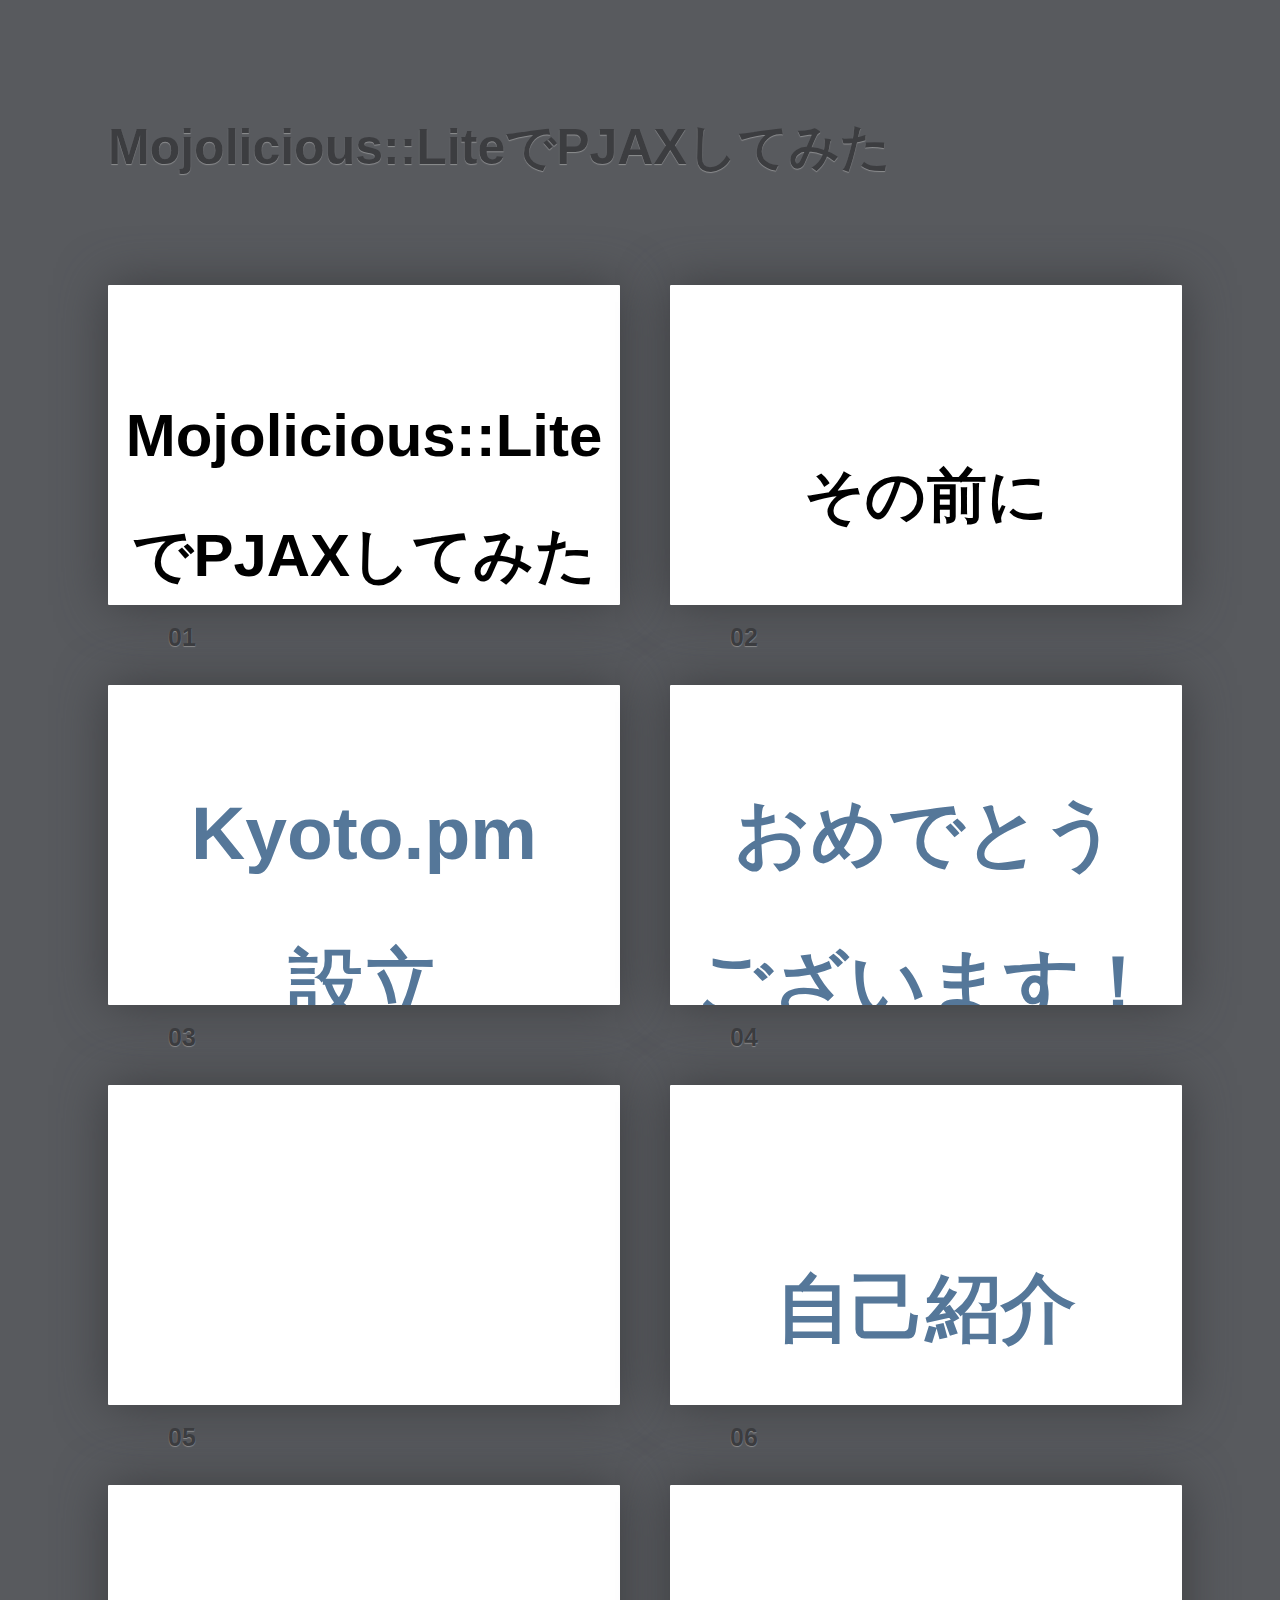
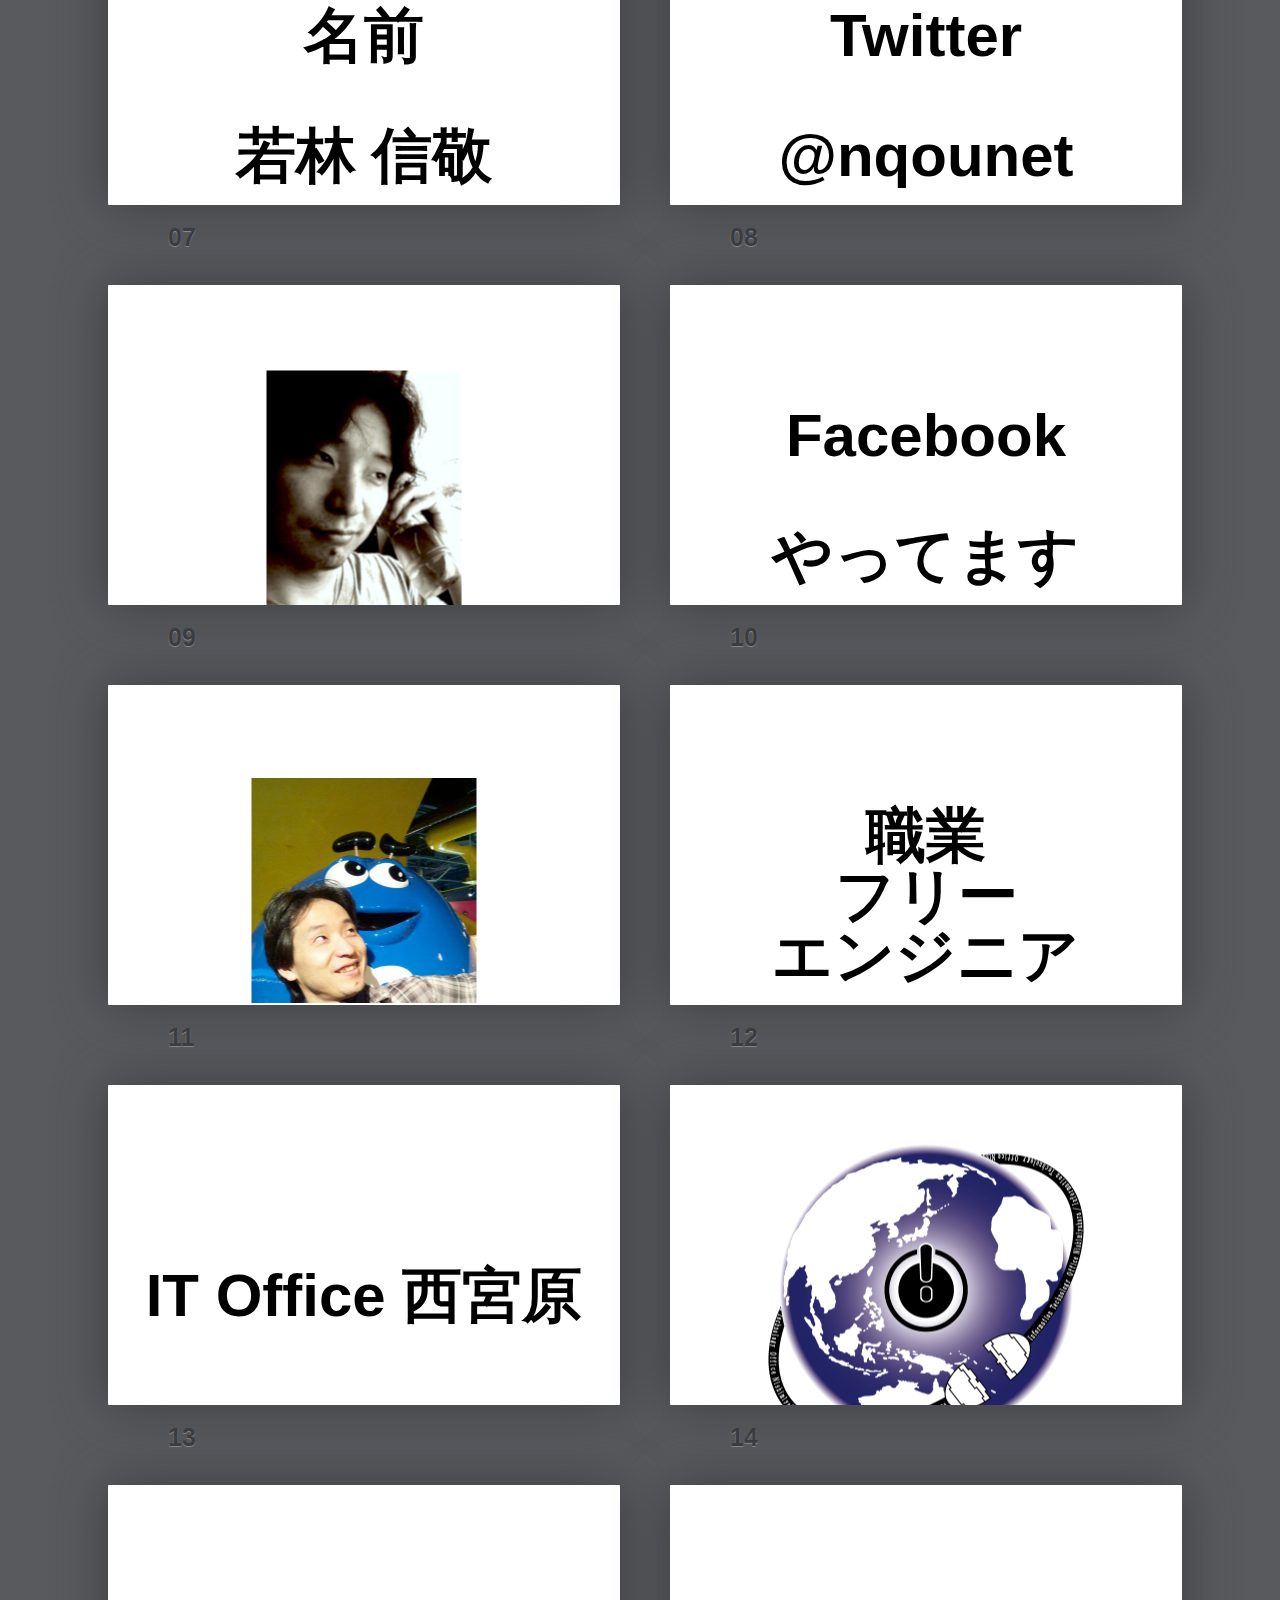
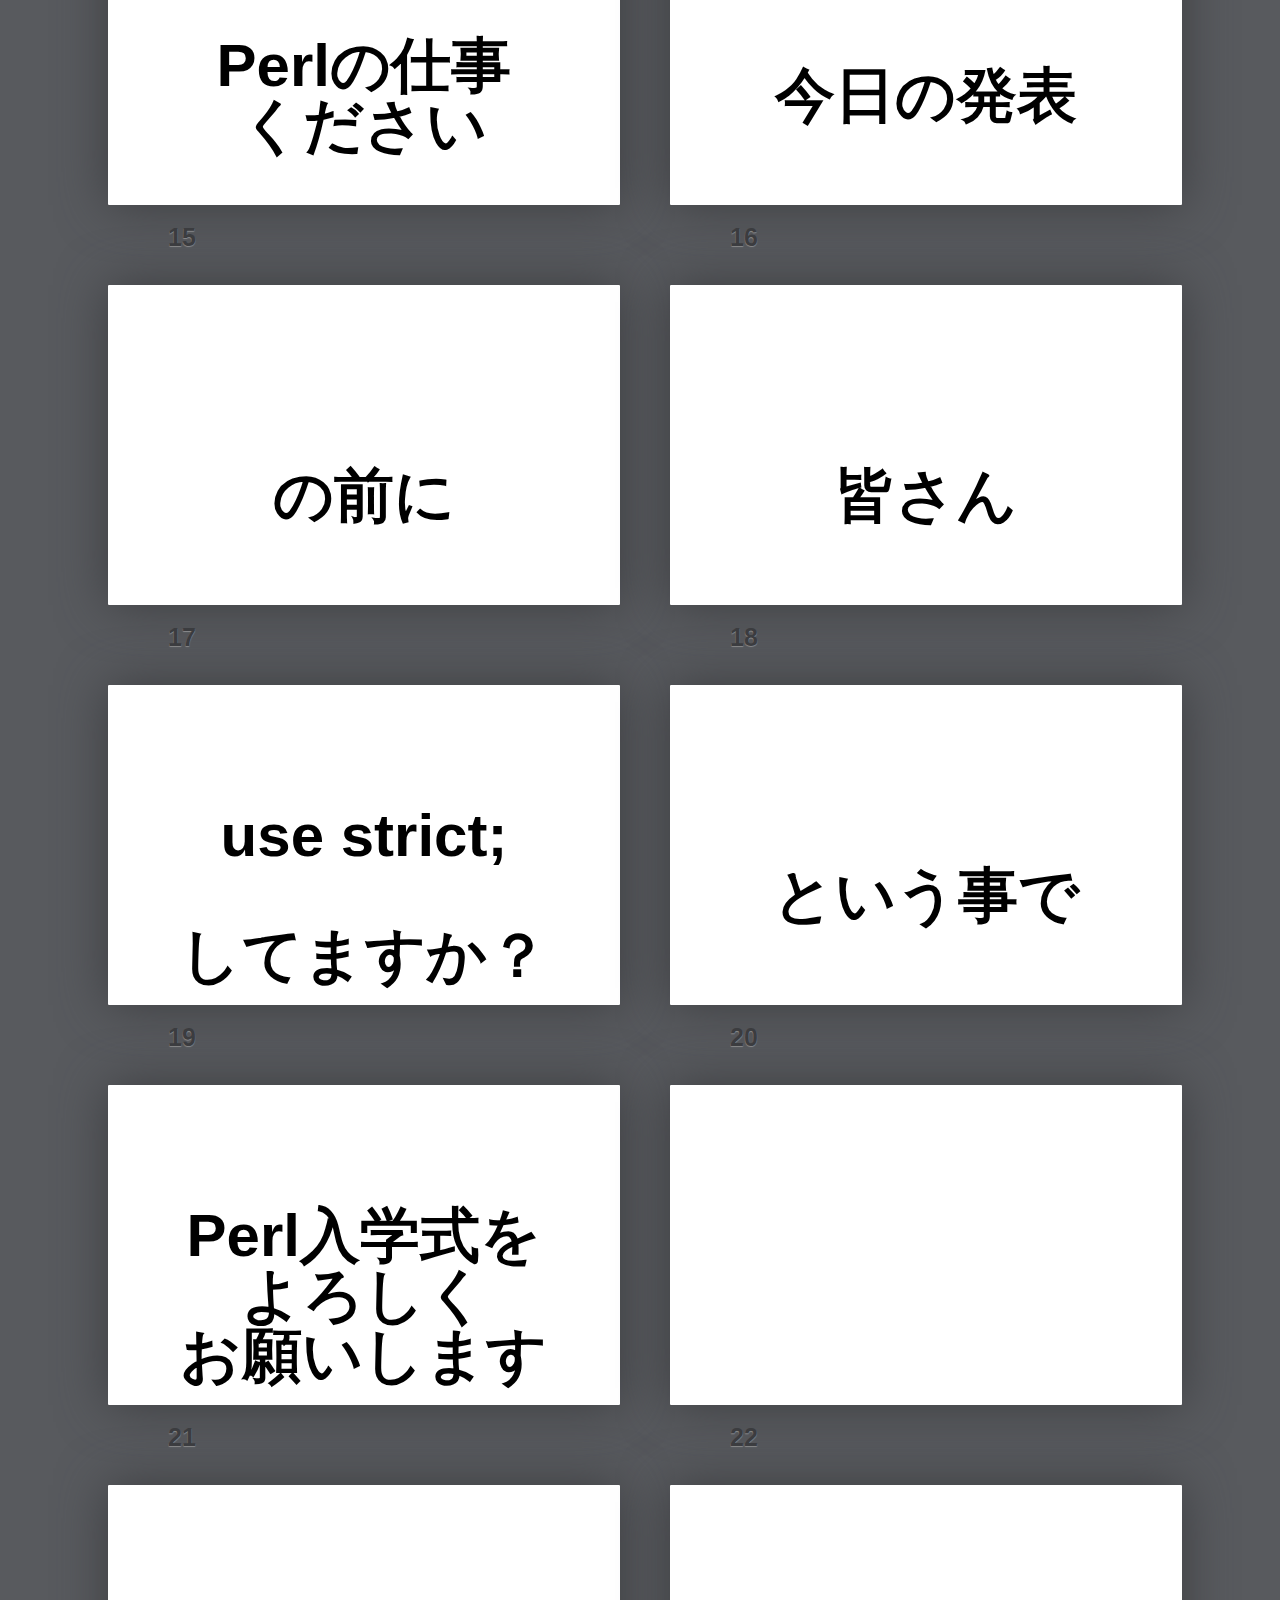
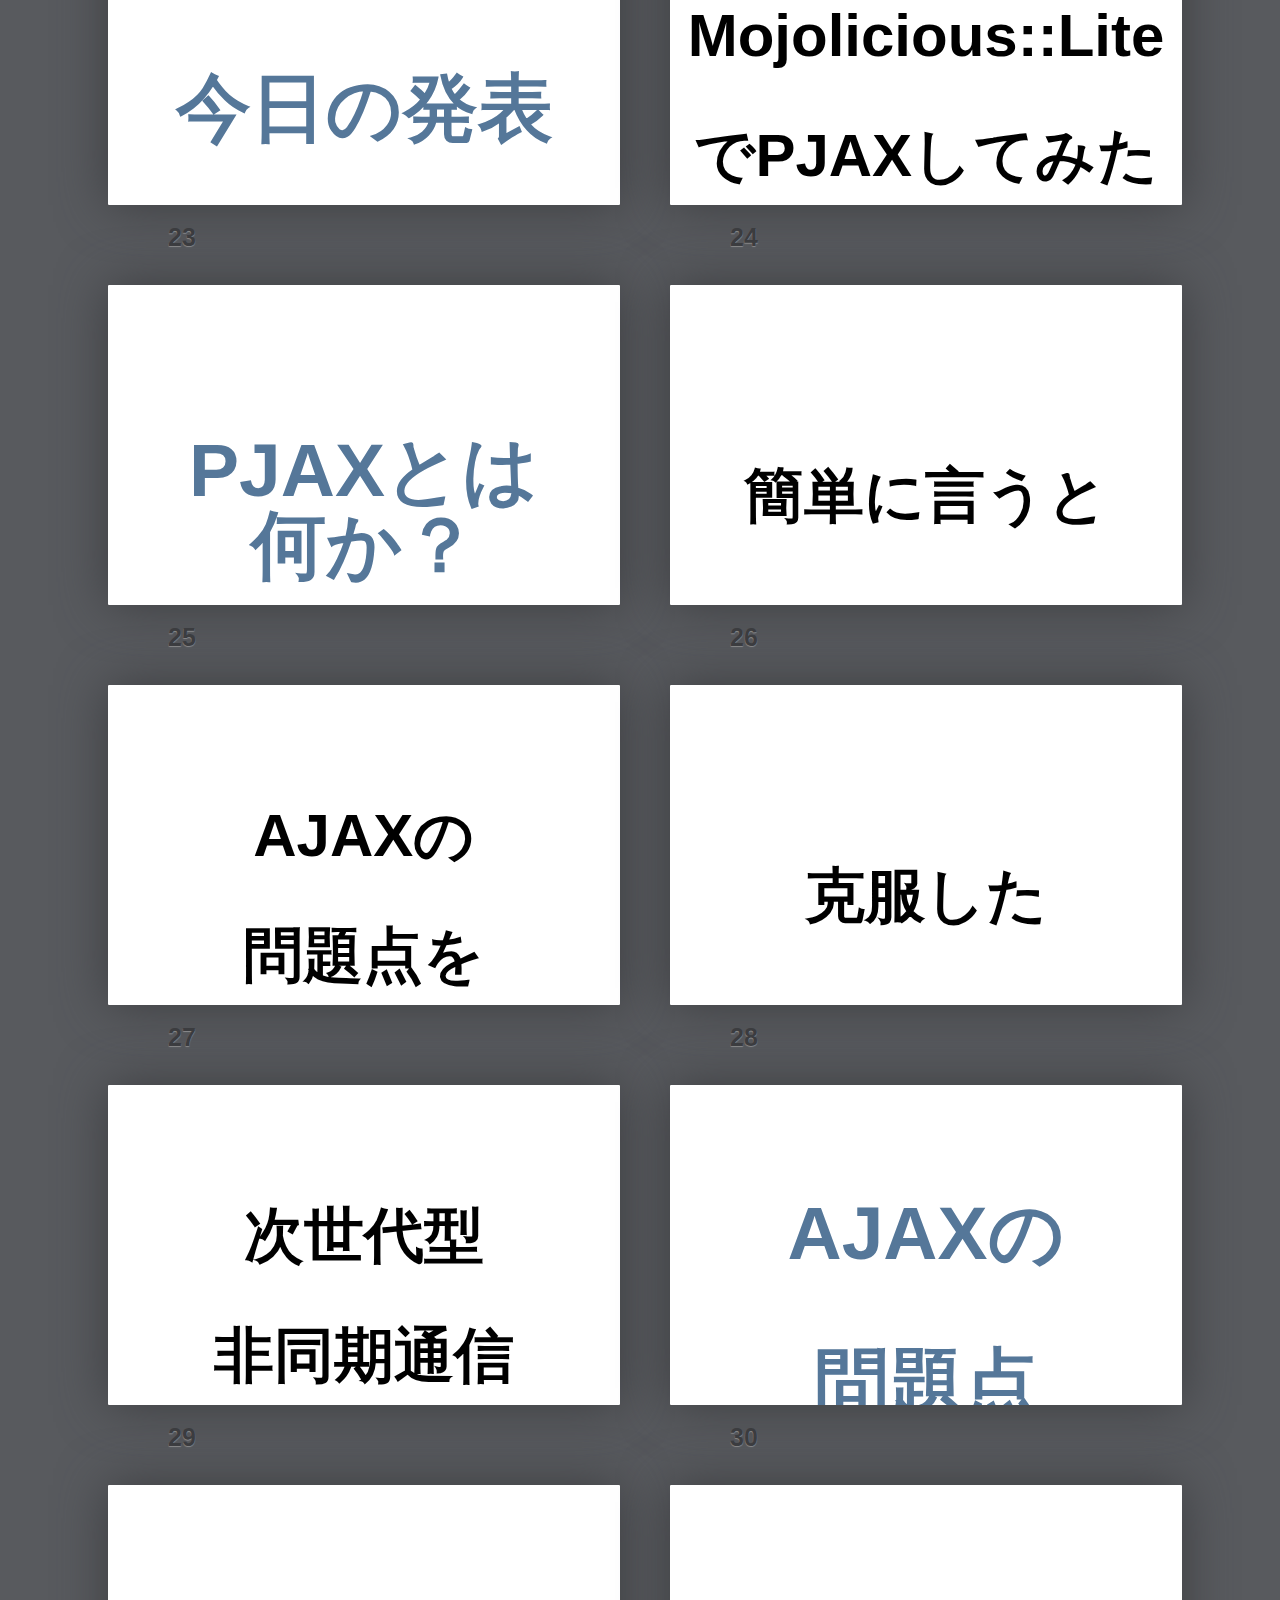
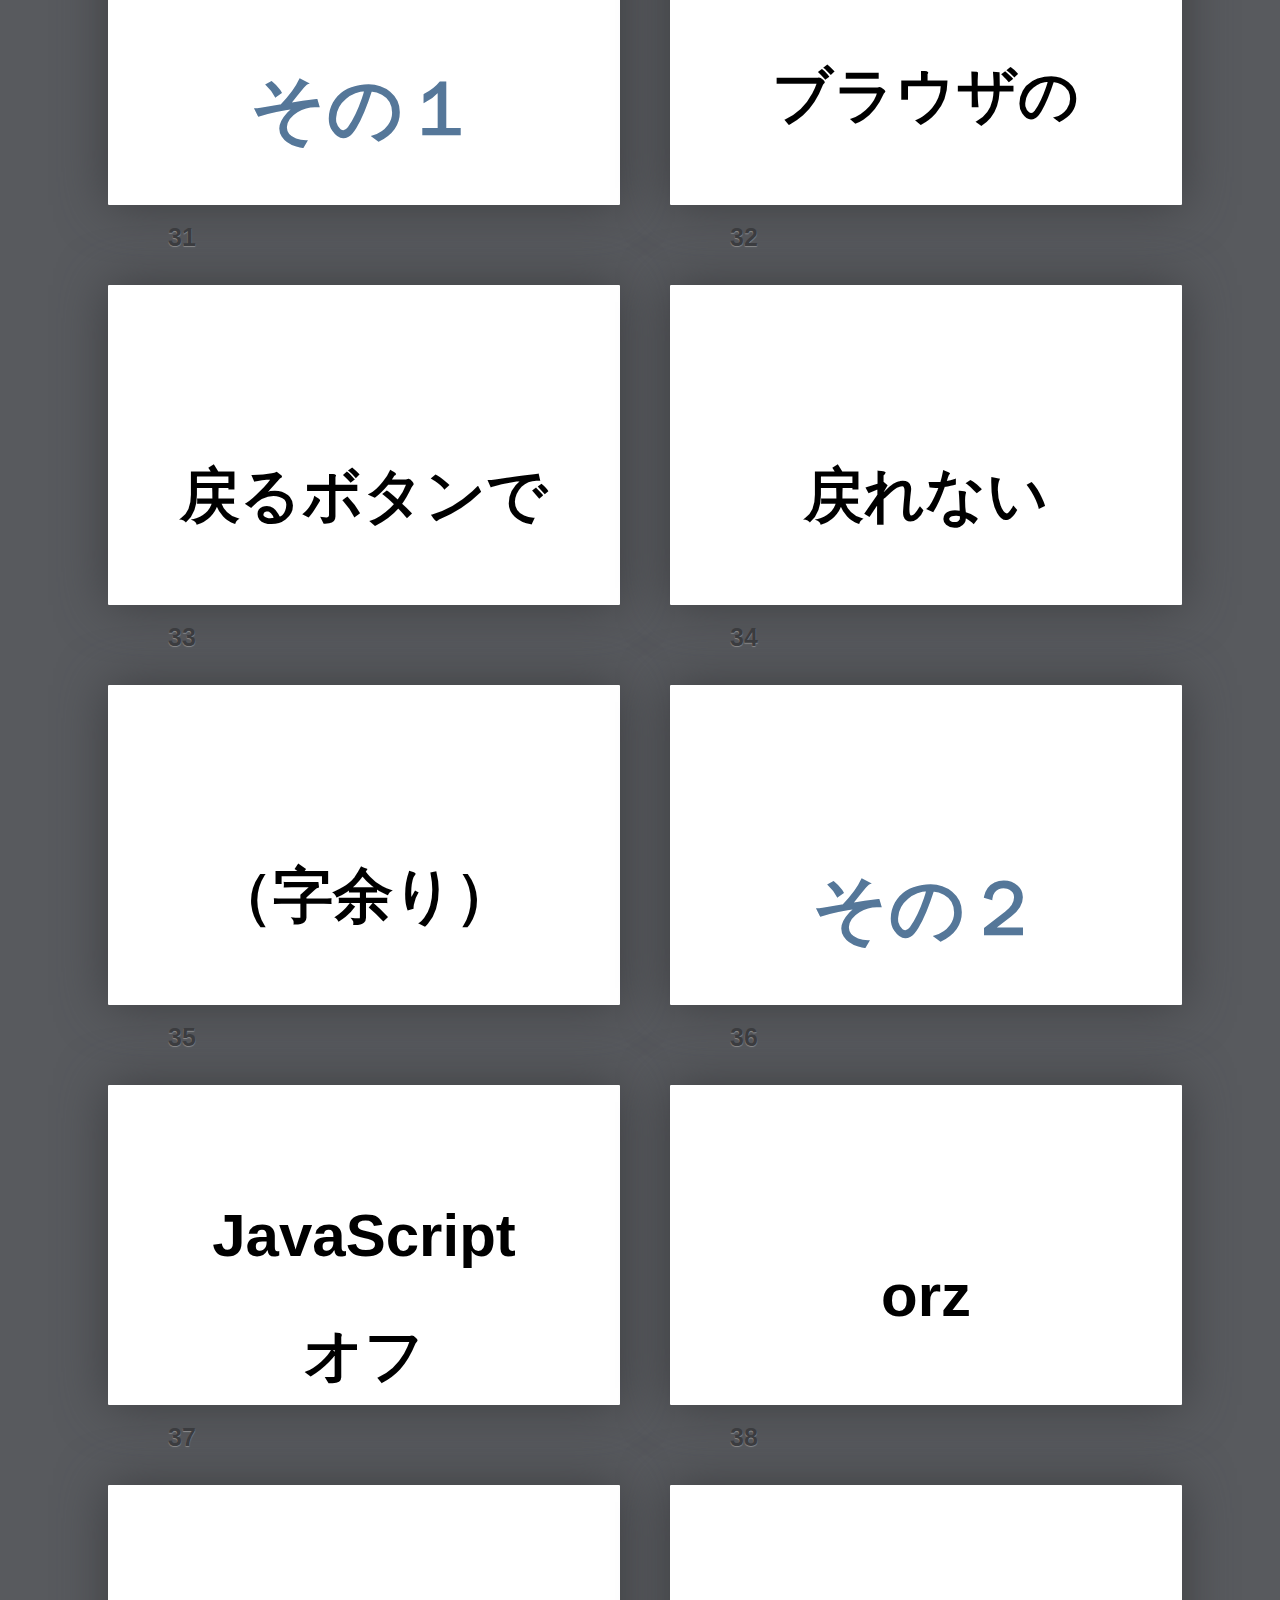
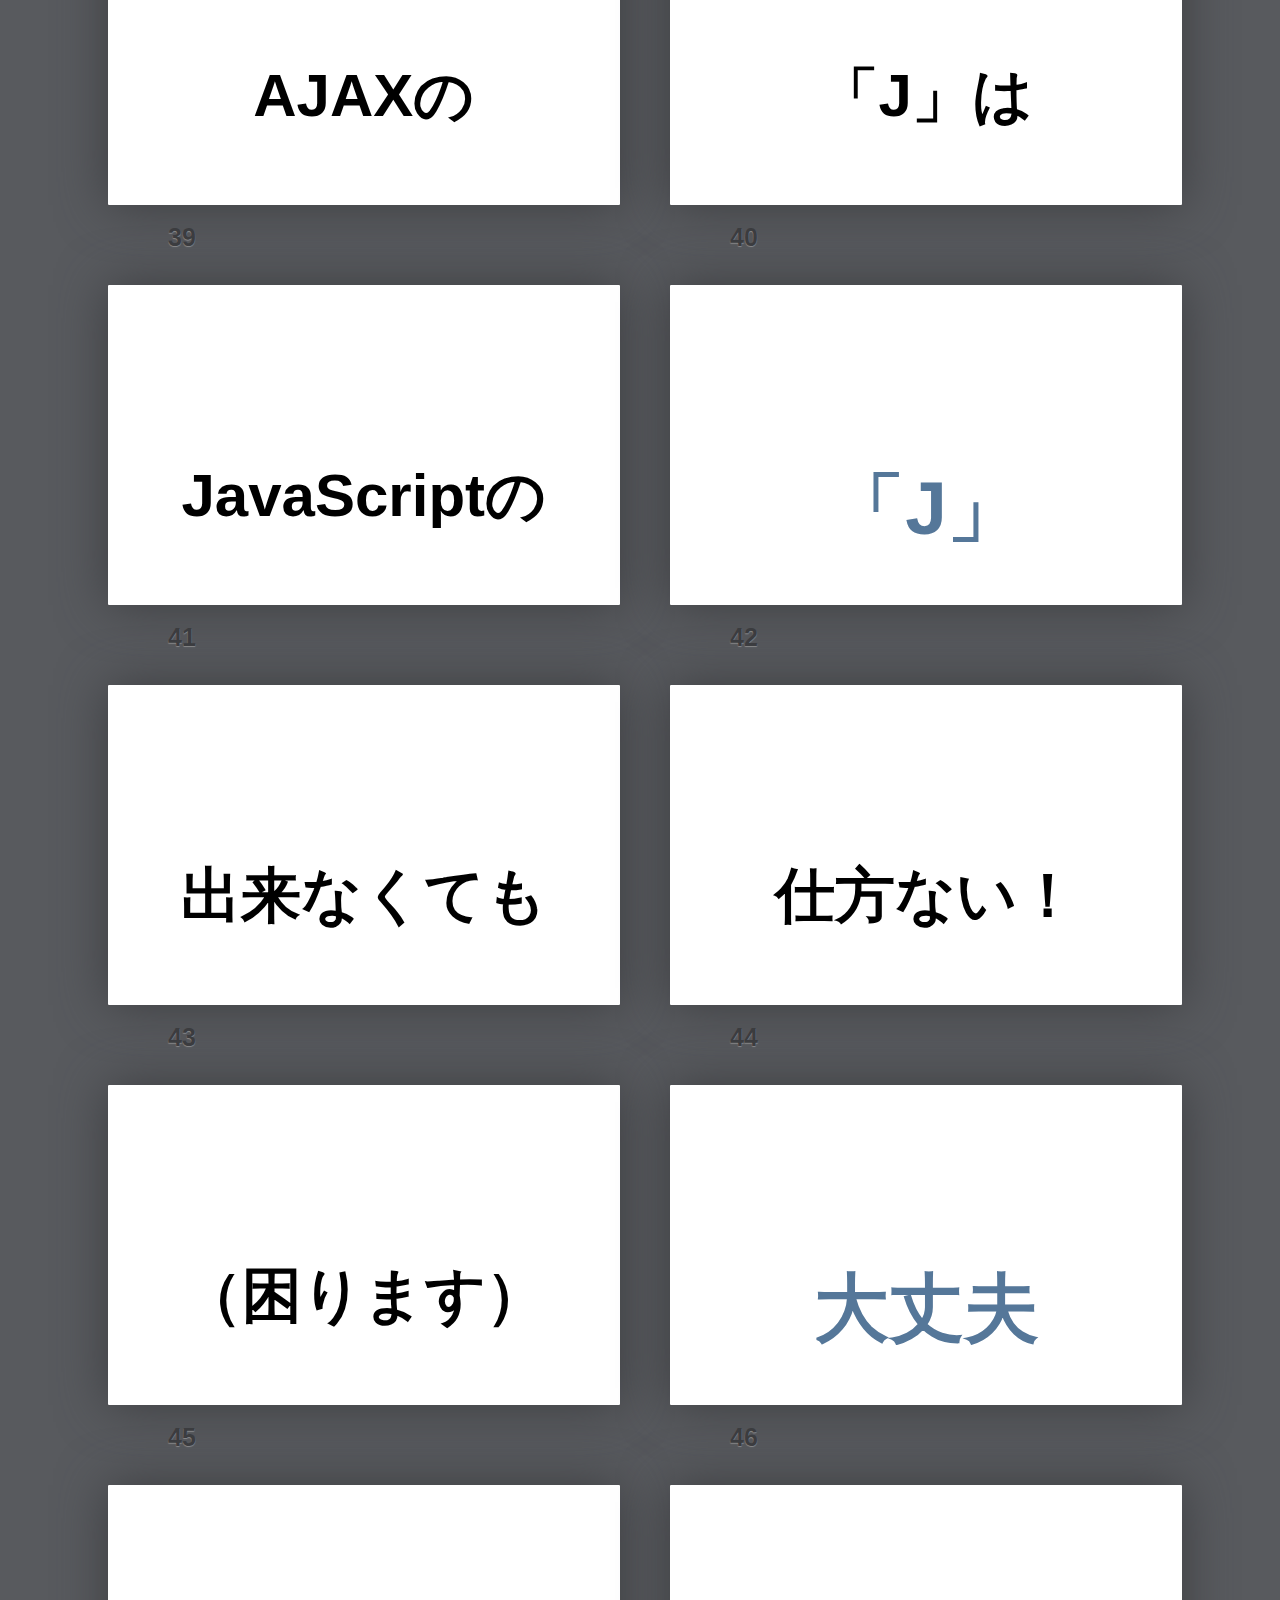
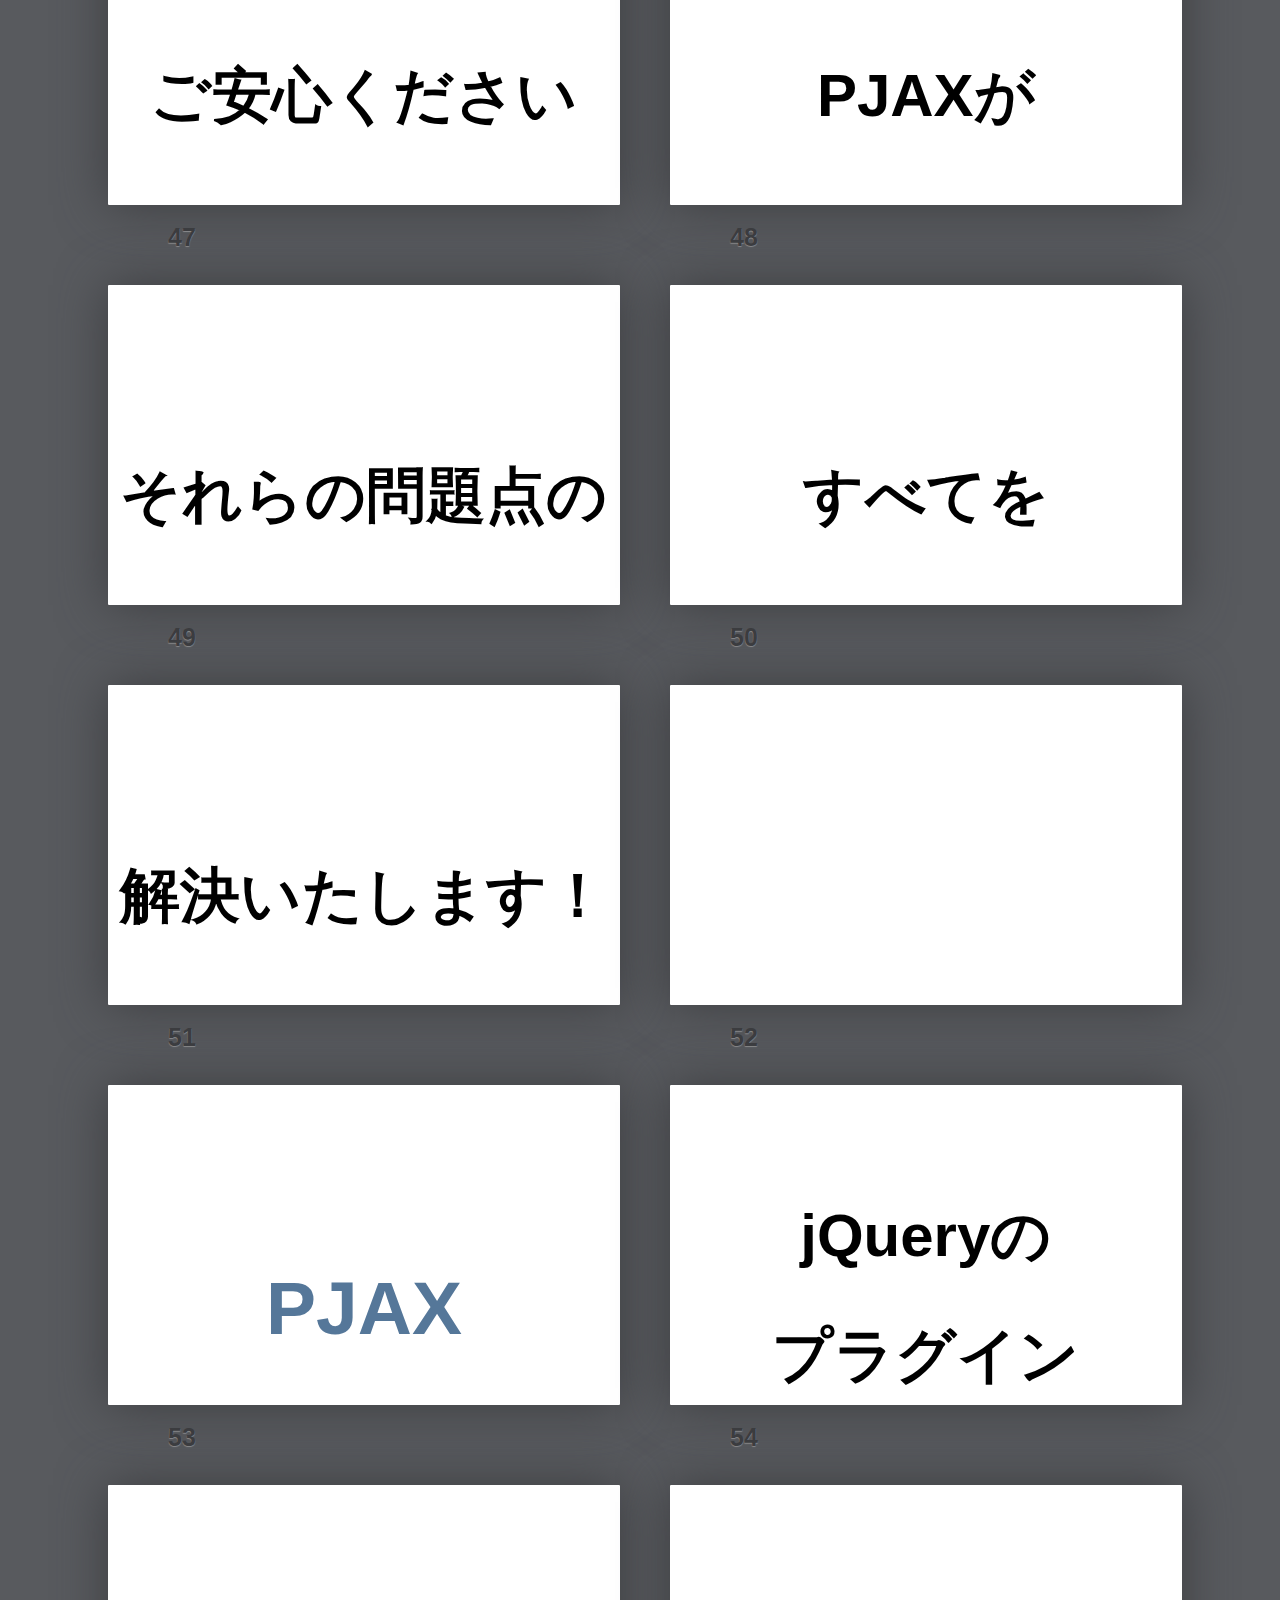
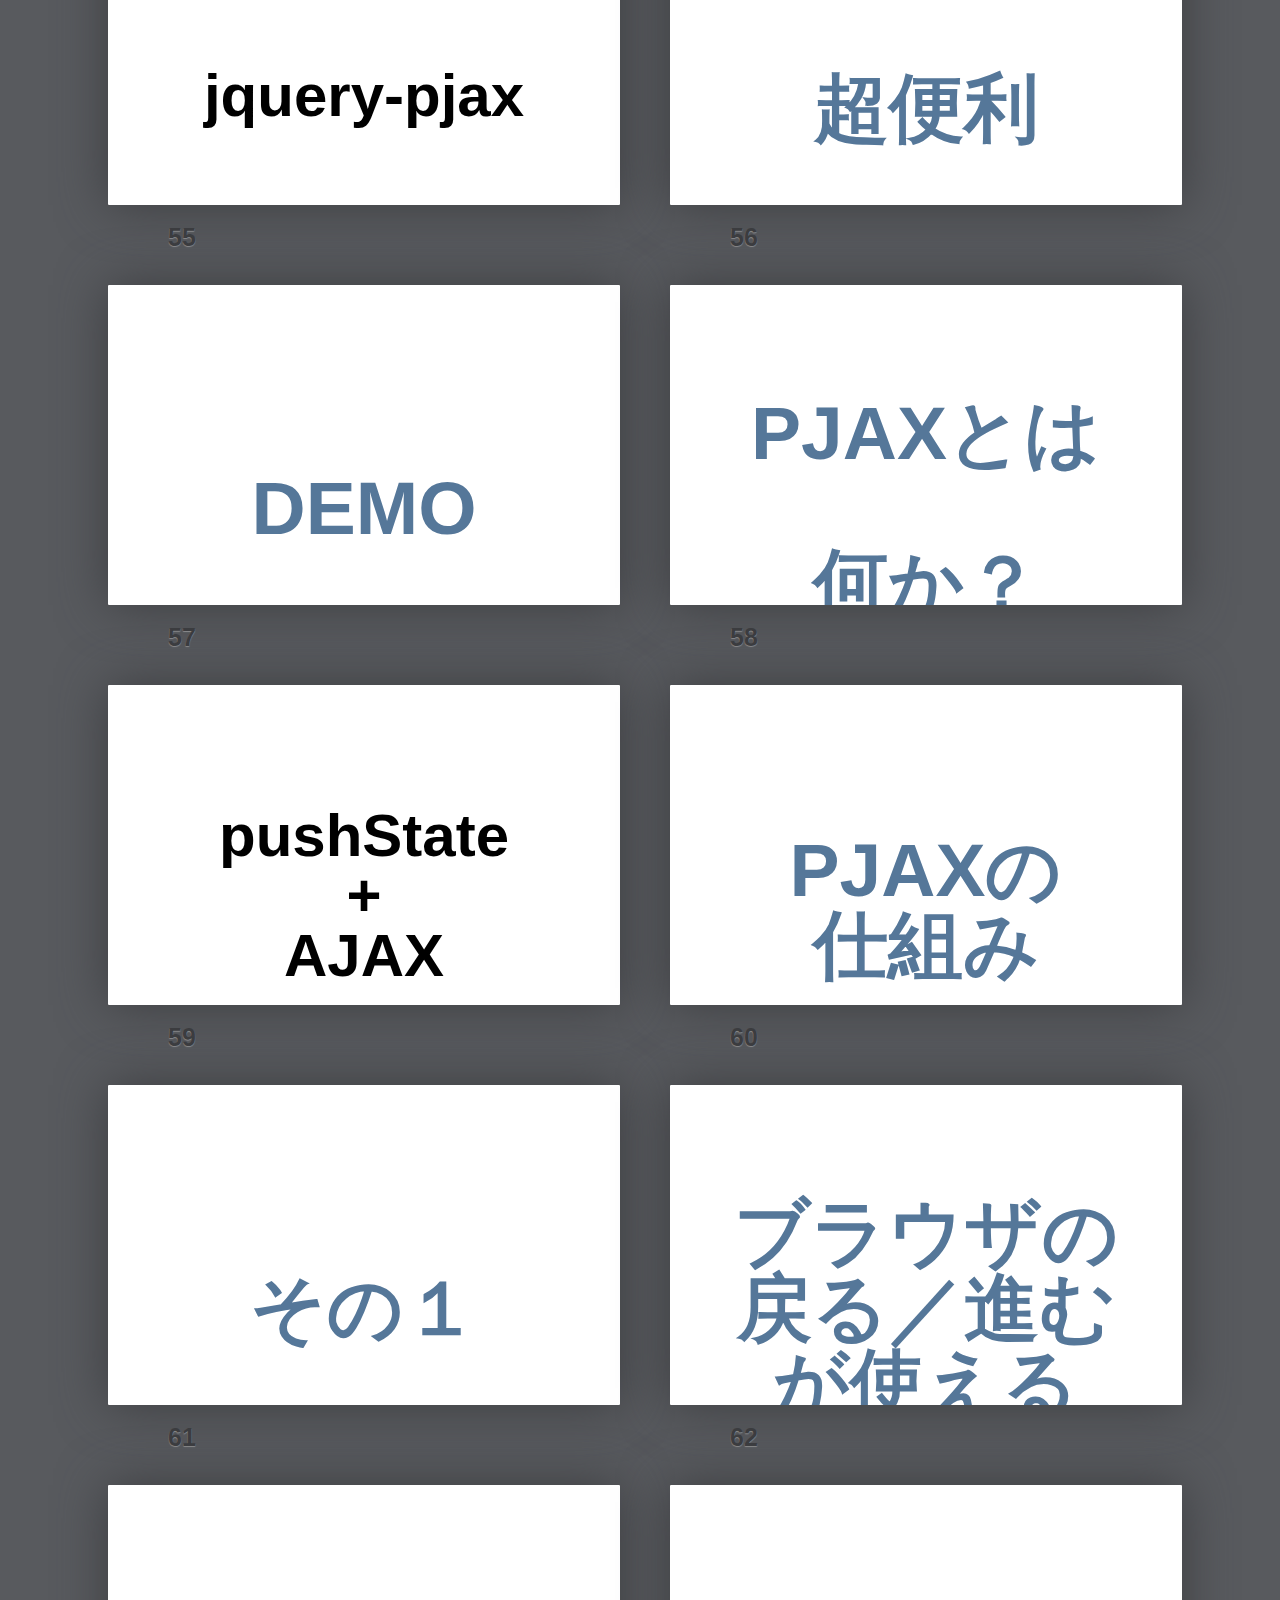
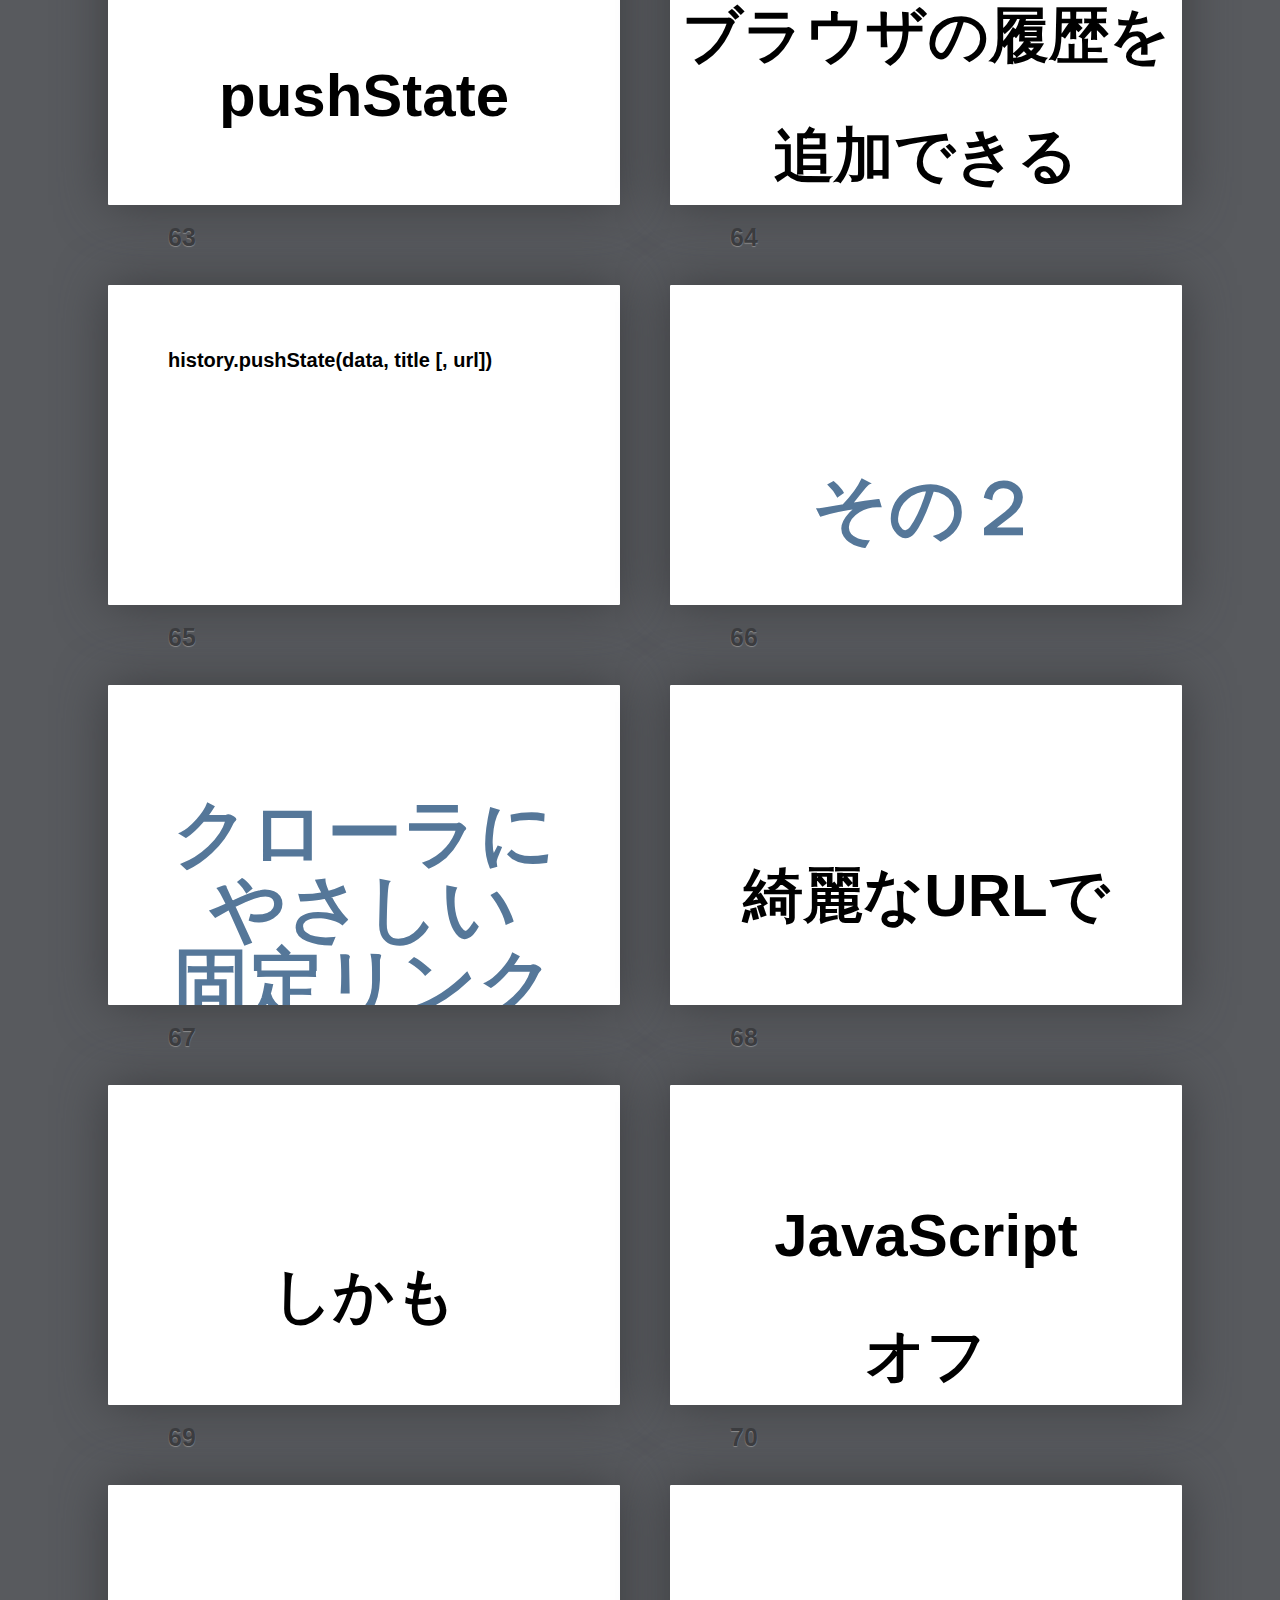
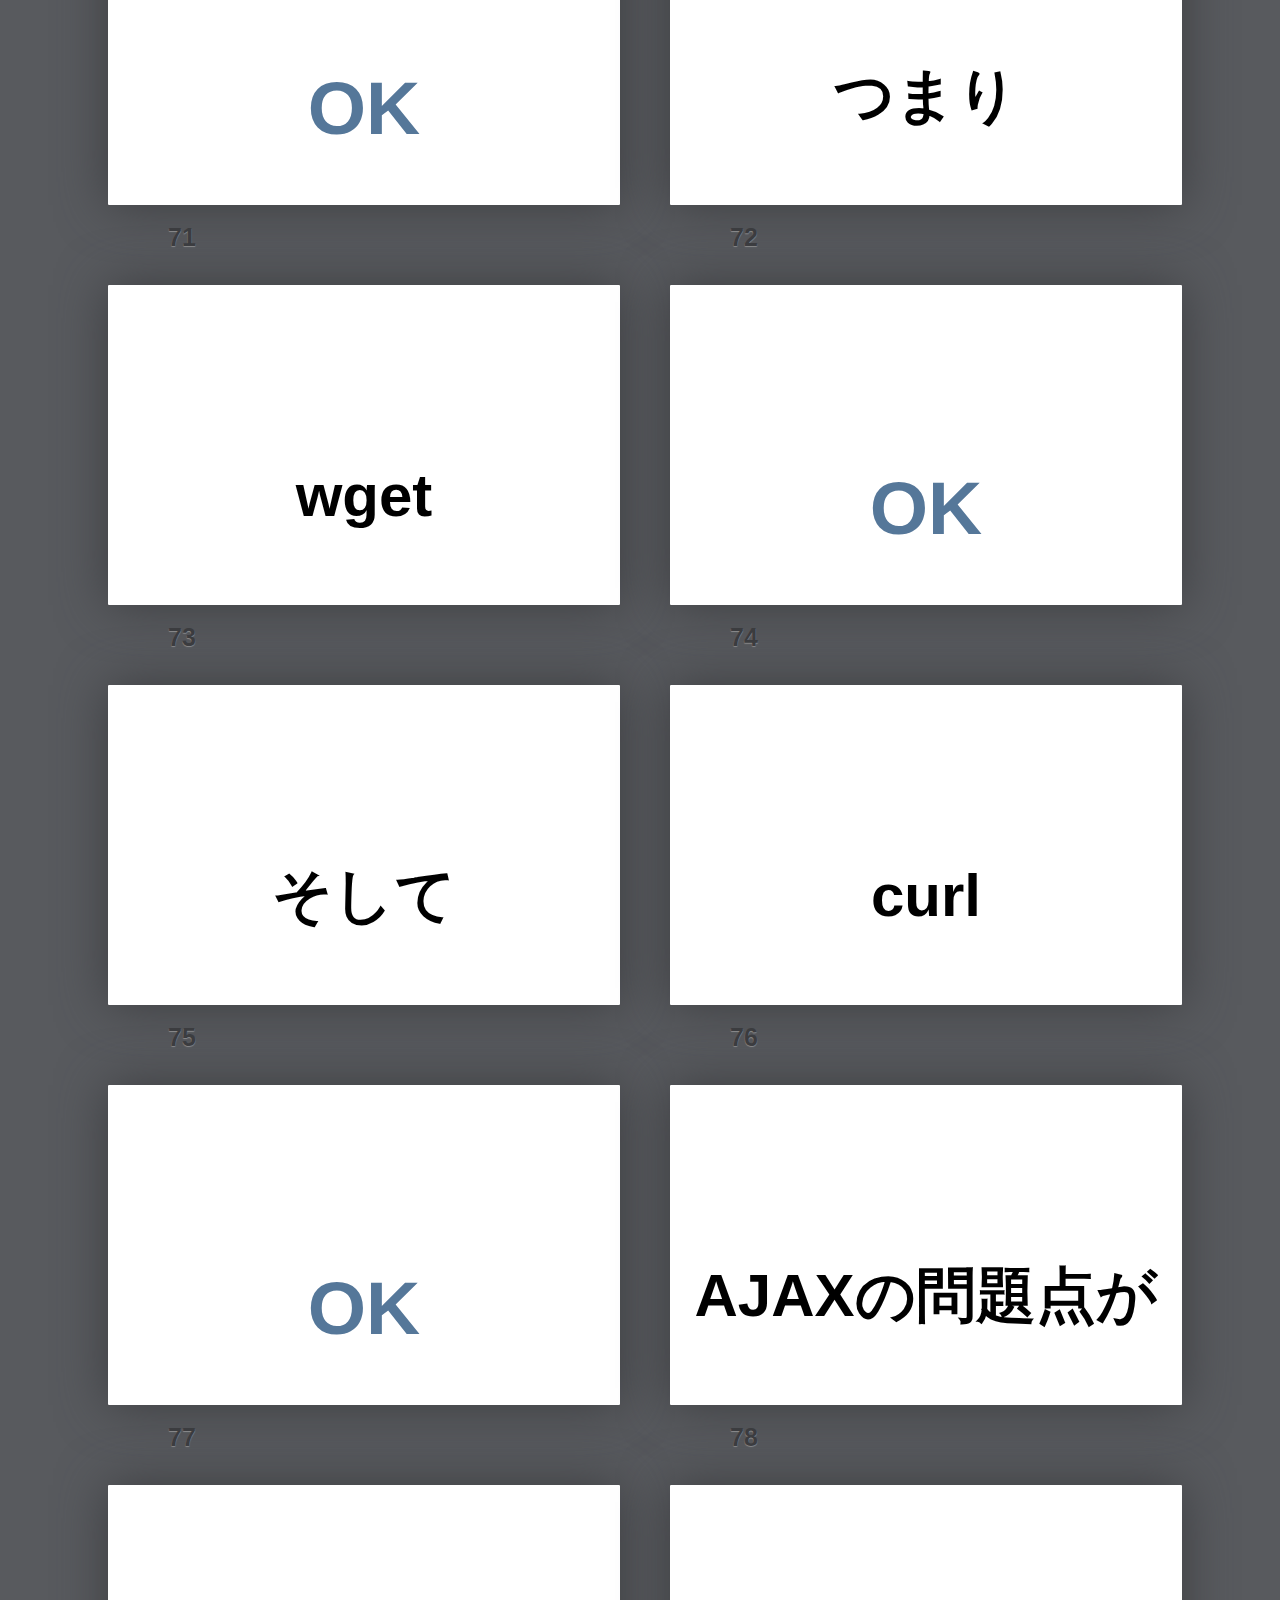
==== presentation/20120317_kyotopm.html @ 401113ba "Mojolicious & jquery-pjax" ====
<!DOCTYPE html>
<!-- saved from url=(0022)http://localhost:3000/ -->
<html lang="ja-JP"><head><meta http-equiv="Content-Type" content="text/html; charset=UTF-8">
  <meta charset="UTF-8">
  <title>Mojolicious::LiteでPJAXしてみた</title>
	<meta name="viewport" content="width=1274, user-scalable=no">
  <link href="./20120317_kyotopm_files/style.css" media="screen" rel="stylesheet" type="text/css">
  <link href="./20120317_kyotopm_files/app.css" media="screen" rel="stylesheet" type="text/css">
</head>
<body class="list" id="shower" style="-webkit-transform: none; ">
  <header class="caption">
  <h1>Mojolicious::LiteでPJAXしてみた</h1>
</header>
<div class="slide shout" id="No000"><div>
  <section>
    <h2>Mojolicious::Lite<br><br>でPJAXしてみた</h2>
  </section>
</div></div>
<div class="slide shout" id="No001"><div>
  <section>
    <h2>その前に</h2>
  </section>
</div></div>
<div class="slide shout" id="No002"><div>
  <section>
    <header>
      <h2>Kyoto.pm<br><br>設立</h2>
    </header>
  </section>
</div></div>
<div class="slide shout" id="No003"><div>
  <section>
    <header>
      <h2>おめでとう<br><br>ございます！</h2>
    </header>
  </section>
</div></div>
<div class="slide shout" id="No004"><div>
  <section>
    <h2></h2>
  </section>
</div></div>
<div class="slide shout" id="No005"><div>
  <section>
    <header>
      <h2>自己紹介</h2>
    </header>
  </section>
</div></div>
<div class="slide shout" id="No006"><div>
  <section>
    <h2>名前<br><br>若林 信敬</h2>
  </section>
</div></div>
<div class="slide shout" id="No007"><div>
  <section>
    <h2>Twitter<br><br>@nqounet</h2>
  </section>
</div></div>
<div class="slide shout" id="No008"><div>
  <section>
    <h2><img src="./20120317_kyotopm_files/twitter_profile.jpg"></h2>
  </section>
</div></div>
<div class="slide shout" id="No009"><div>
  <section>
    <h2>Facebook<br><br>やってます</h2>
  </section>
</div></div>
<div class="slide shout" id="No010"><div>
  <section>
    <h2><img src="./20120317_kyotopm_files/facebook_profile.png"></h2>
  </section>
</div></div>
<div class="slide shout" id="No011"><div>
  <section>
    <h2>職業<br>フリー<br>エンジニア</h2>
  </section>
</div></div>
<div class="slide shout" id="No012"><div>
  <section>
    <h2>IT Office 西宮原</h2>
  </section>
</div></div>
<div class="slide shout" id="No013"><div>
  <section>
    <h2><img src="./20120317_kyotopm_files/iton.png"></h2>
  </section>
</div></div>
<div class="slide shout" id="No014"><div>
  <section>
    <h2>Perlの仕事<br>ください</h2>
  </section>
</div></div>
<div class="slide shout" id="No015"><div>
  <section>
    <h2>今日の発表</h2>
  </section>
</div></div>
<div class="slide shout" id="No016"><div>
  <section>
    <h2>の前に</h2>
  </section>
</div></div>
<div class="slide shout" id="No017"><div>
  <section>
    <h2>皆さん</h2>
  </section>
</div></div>
<div class="slide shout" id="No018"><div>
  <section>
    <h2>use strict;<br><br>してますか？</h2>
  </section>
</div></div>
<div class="slide shout" id="No019"><div>
  <section>
    <h2>という事で</h2>
  </section>
</div></div>
<div class="slide shout" id="No020"><div>
  <section>
    <h2>Perl入学式を<br>よろしく<br>お願いします</h2>
  </section>
</div></div>
<div class="slide shout" id="No021"><div>
  <section>
    <h2></h2>
  </section>
</div></div>
<div class="slide shout" id="No022"><div>
  <section>
    <header>
      <h2>今日の発表</h2>
    </header>
  </section>
</div></div>
<div class="slide shout" id="No023"><div>
  <section>
    <h2>Mojolicious::Lite<br><br>でPJAXしてみた</h2>
  </section>
</div></div>
<div class="slide shout" id="No024"><div>
  <section>
    <header>
      <h2>PJAXとは<br>何か？</h2>
    </header>
  </section>
</div></div>
<div class="slide shout" id="No025"><div>
  <section>
    <h2>簡単に言うと</h2>
  </section>
</div></div>
<div class="slide shout" id="No026"><div>
  <section>
    <h2>AJAXの<br><br>問題点を</h2>
  </section>
</div></div>
<div class="slide shout" id="No027"><div>
  <section>
    <h2>克服した</h2>
  </section>
</div></div>
<div class="slide shout" id="No028"><div>
  <section>
    <h2>次世代型<br><br>非同期通信</h2>
  </section>
</div></div>
<div class="slide shout" id="No029"><div>
  <section>
    <header>
      <h2>AJAXの<br><br>問題点</h2>
    </header>
  </section>
</div></div>
<div class="slide shout" id="No030"><div>
  <section>
    <header>
      <h2>その１</h2>
    </header>
  </section>
</div></div>
<div class="slide shout" id="No031"><div>
  <section>
    <h2>ブラウザの</h2>
  </section>
</div></div>
<div class="slide shout" id="No032"><div>
  <section>
    <h2>戻るボタンで</h2>
  </section>
</div></div>
<div class="slide shout" id="No033"><div>
  <section>
    <h2>戻れない</h2>
  </section>
</div></div>
<div class="slide shout" id="No034"><div>
  <section>
    <h2>（字余り）</h2>
  </section>
</div></div>
<div class="slide shout" id="No035"><div>
  <section>
    <header>
      <h2>その２</h2>
    </header>
  </section>
</div></div>
<div class="slide shout" id="No036"><div>
  <section>
    <h2>JavaScript<br><br>オフ</h2>
  </section>
</div></div>
<div class="slide shout" id="No037"><div>
  <section>
    <h2>orz</h2>
  </section>
</div></div>
<div class="slide shout" id="No038"><div>
  <section>
    <h2>AJAXの</h2>
  </section>
</div></div>
<div class="slide shout" id="No039"><div>
  <section>
    <h2>「J」は</h2>
  </section>
</div></div>
<div class="slide shout" id="No040"><div>
  <section>
    <h2>JavaScriptの</h2>
  </section>
</div></div>
<div class="slide shout" id="No041"><div>
  <section>
    <header>
      <h2>「J」</h2>
    </header>
  </section>
</div></div>
<div class="slide shout" id="No042"><div>
  <section>
    <h2>出来なくても</h2>
  </section>
</div></div>
<div class="slide shout" id="No043"><div>
  <section>
    <h2>仕方ない！</h2>
  </section>
</div></div>
<div class="slide shout" id="No044"><div>
  <section>
    <h2>（困ります）</h2>
  </section>
</div></div>
<div class="slide shout" id="No045"><div>
  <section>
    <header>
      <h2>大丈夫</h2>
    </header>
  </section>
</div></div>
<div class="slide shout" id="No046"><div>
  <section>
    <h2>ご安心ください</h2>
  </section>
</div></div>
<div class="slide shout" id="No047"><div>
  <section>
    <h2>PJAXが</h2>
  </section>
</div></div>
<div class="slide shout" id="No048"><div>
  <section>
    <h2>それらの問題点の</h2>
  </section>
</div></div>
<div class="slide shout" id="No049"><div>
  <section>
    <h2>すべてを</h2>
  </section>
</div></div>
<div class="slide shout" id="No050"><div>
  <section>
    <h2>解決いたします！</h2>
  </section>
</div></div>
<div class="slide shout" id="No051"><div>
  <section>
    <h2></h2>
  </section>
</div></div>
<div class="slide shout" id="No052"><div>
  <section>
    <header>
      <h2>PJAX</h2>
    </header>
  </section>
</div></div>
<div class="slide shout" id="No053"><div>
  <section>
    <h2>jQueryの<br><br>プラグイン</h2>
  </section>
</div></div>
<div class="slide shout" id="No054"><div>
  <section>
    <h2>jquery-pjax</h2>
  </section>
</div></div>
<div class="slide shout" id="No055"><div>
  <section>
    <header>
      <h2>超便利</h2>
    </header>
  </section>
</div></div>
<div class="slide shout" id="No056"><div>
  <section>
    <header>
      <h2>DEMO</h2>
    </header>
  </section>
</div></div>
<div class="slide shout" id="No057"><div>
  <section>
    <header>
      <h2>PJAXとは<br><br>何か？</h2>
    </header>
  </section>
</div></div>
<div class="slide shout" id="No058"><div>
  <section>
    <h2>pushState<br>+<br>AJAX</h2>
  </section>
</div></div>
<div class="slide shout" id="No059"><div>
  <section>
    <header>
      <h2>PJAXの<br>仕組み</h2>
    </header>
  </section>
</div></div>
<div class="slide shout" id="No060"><div>
  <section>
    <header>
      <h2>その１</h2>
    </header>
  </section>
</div></div>
<div class="slide shout" id="No061"><div>
  <section>
    <header>
      <h2>ブラウザの<br>戻る／進む<br>が使える</h2>
    </header>
  </section>
</div></div>
<div class="slide shout" id="No062"><div>
  <section>
    <h2>pushState</h2>
  </section>
</div></div>
<div class="slide shout" id="No063"><div>
  <section>
    <h2>ブラウザの履歴を<br><br>追加できる</h2>
  </section>
</div></div>
<div class="slide" id="No064"><div>
  <section>
    <h2>history.pushState(data, title [, url])</h2>
    <pre>    </pre>
  </section>
</div></div>
<div class="slide shout" id="No065"><div>
  <section>
    <header>
      <h2>その２</h2>
    </header>
  </section>
</div></div>
<div class="slide shout" id="No066"><div>
  <section>
    <header>
      <h2>クローラに<br>やさしい<br>固定リンク</h2>
    </header>
  </section>
</div></div>
<div class="slide shout" id="No067"><div>
  <section>
    <h2>綺麗なURLで</h2>
  </section>
</div></div>
<div class="slide shout" id="No068"><div>
  <section>
    <h2>しかも</h2>
  </section>
</div></div>
<div class="slide shout" id="No069"><div>
  <section>
    <h2>JavaScript<br><br>オフ</h2>
  </section>
</div></div>
<div class="slide shout" id="No070"><div>
  <section>
    <header>
      <h2>OK</h2>
    </header>
  </section>
</div></div>
<div class="slide shout" id="No071"><div>
  <section>
    <h2>つまり</h2>
  </section>
</div></div>
<div class="slide shout" id="No072"><div>
  <section>
    <h2>wget</h2>
  </section>
</div></div>
<div class="slide shout" id="No073"><div>
  <section>
    <header>
      <h2>OK</h2>
    </header>
  </section>
</div></div>
<div class="slide shout" id="No074"><div>
  <section>
    <h2>そして</h2>
  </section>
</div></div>
<div class="slide shout" id="No075"><div>
  <section>
    <h2>curl</h2>
  </section>
</div></div>
<div class="slide shout" id="No076"><div>
  <section>
    <header>
      <h2>OK</h2>
    </header>
  </section>
</div></div>
<div class="slide shout" id="No077"><div>
  <section>
    <h2>AJAXの問題点が</h2>
  </section>
</div></div>
<div class="slide shout" id="No078"><div>
  <section>
    <header>
      <h2>全て解決</h2>
    </header>
  </section>
</div></div>
<div class="slide shout" id="No079"><div>
  <section>
    <h2>何度も言いますが</h2>
  </section>
</div></div>
<div class="slide shout" id="No080"><div>
  <section>
    <h2>PJAXとは</h2>
  </section>
</div></div>
<div class="slide shout" id="No081"><div>
  <section>
    <header>
      <h2>次世代型<br><br>非同期通信</h2>
    </header>
  </section>
</div></div>
<div class="slide shout" id="No082"><div>
  <section>
    <h2></h2>
  </section>
</div></div>
<div class="slide shout" id="No083"><div>
  <section>
    <header>
      <h2>実装</h2>
    </header>
  </section>
</div></div>
<div class="slide shout" id="No084"><div>
  <section>
    <h2>Mojolicious::Lite<br>&amp;<br>jquery-pjax</h2>
  </section>
</div></div>
<div class="slide shout" id="No085"><div>
  <section>
    <header>
      <h2>ポイント</h2>
    </header>
  </section>
</div></div>
<div class="slide shout" id="No086"><div>
  <section>
    <h2>jquery-pjaxは</h2>
  </section>
</div></div>
<div class="slide shout" id="No087"><div>
  <section>
    <h2>PJAXでの<br>リクエスト時</h2>
  </section>
</div></div>
<div class="slide shout" id="No088"><div>
  <section>
    <h2>HTTPヘッダに</h2>
  </section>
</div></div>
<div class="slide shout" id="No089"><div>
  <section>
    <h2>"X-PJAX: true"</h2>
  </section>
</div></div>
<div class="slide shout" id="No090"><div>
  <section>
    <h2>送信</h2>
  </section>
</div></div>
<div class="slide shout" id="No091"><div>
  <section>
    <h2>Mojolicious::Lite</h2>
  </section>
</div></div>
<div class="slide shout" id="No092"><div>
  <section>
    <h2>このヘッダを<br>読み取って</h2>
  </section>
</div></div>
<div class="slide shout" id="No093"><div>
  <section>
    <h2>真の場合は</h2>
  </section>
</div></div>
<div class="slide shout" id="No094"><div>
  <section>
    <h2>PJAX用の<br><br>layout</h2>
  </section>
</div></div>
<div class="slide shout" id="No095"><div>
  <section>
    <h2>偽の場合は</h2>
  </section>
</div></div>
<div class="slide shout" id="No096"><div>
  <section>
    <h2>通常の<br><br>layout</h2>
  </section>
</div></div>
<div class="slide shout" id="No097"><div>
  <section>
    <h2>この分岐を<br><br>全てのルート上に</h2>
  </section>
</div></div>
<div class="slide shout" id="No098"><div>
  <section>
    <h2>作成</h2>
  </section>
</div></div>
<div class="slide shout" id="No099"><div>
  <section>
    <h2>どうするか？</h2>
  </section>
</div></div>
<div class="slide shout" id="No100"><div>
  <section>
    <header>
      <h2>一つの解</h2>
    </header>
  </section>
</div></div>
<div class="slide shout" id="No101"><div>
  <section>
    <header>
      <h2>under</h2>
    </header>
  </section>
</div></div>
<div class="slide shout" id="No102"><div>
  <section>
    <h2>最初に定義する</h2>
  </section>
</div></div>
<div class="slide" id="No103"><div>
  <section>
    <h2>root/app.pl</h2>
    <pre>          <code>under sub {</code>
          <code>  my $self = shift;</code>
          <code>  $self-&gt;layout(</code>
          <code>    $self-&gt;req-&gt;headers-&gt;header('X-PJAX')</code>
          <code>      ? 'pjax' : 'default'</code>
          <code>  );</code>
          <code>  1;</code>
          <code>};</code>
    </pre>
  </section>
</div></div>
<div class="slide shout" id="No104"><div>
  <section>
    <h2>全てのルートが</h2>
  </section>
</div></div>
<div class="slide shout" id="No105"><div>
  <section>
    <h2>ここを通る</h2>
  </section>
</div></div>
<div class="slide shout" id="No106"><div>
  <section>
    <h2>次にlayoutを作成</h2>
  </section>
</div></div>
<div class="slide" id="No107"><div>
  <section>
    <h2>root/template/layouts/default.html.ep</h2>
    <pre>          <code>&lt;html&gt;</code>
          <code>  &lt;head&gt;&lt;title&gt;&lt;%= title %&gt;&lt;/title&gt;&lt;/head&gt;</code>
          <code>  &lt;body&gt;</code>
          <code>    &lt;div id="pjaxbody"&gt;&lt;%= content %&gt;&lt;/div&gt;</code>
          <code>    &lt;%= javascript '/js/jquery.js' %&gt;</code>
          <code>    &lt;%= javascript '/js/app.js' %&gt;</code>
          <code>  &lt;/body&gt;</code>
          <code>&lt;/html&gt;</code>
    </pre>
  </section>
</div></div>
<div class="slide shout" id="No108"><div>
  <section>
    <h2>id付のdivで囲む</h2>
  </section>
</div></div>
<div class="slide shout" id="No109"><div>
  <section>
    <h2>あとは</h2>
  </section>
</div></div>
<div class="slide shout" id="No110"><div>
  <section>
    <h2>jQueryで</h2>
  </section>
</div></div>
<div class="slide" id="No111"><div>
  <section>
    <h2>root/public/js/app.js</h2>
    <pre>          <code>jQuery( function($) {</code>
          <code>  $("a.pjaxlink").pjax('#pjaxbody');</code>
          <code>});</code>
    </pre>
  </section>
</div></div>
<div class="slide shout" id="No112"><div>
  <section>
    <h2>PJAXにしたい<br><br>リンクに</h2>
  </section>
</div></div>
<div class="slide shout" id="No113"><div>
  <section>
    <h2>バインドさせる</h2>
  </section>
</div></div>
<div class="slide shout" id="No114"><div>
  <section>
    <h2>この場合は</h2>
  </section>
</div></div>
<div class="slide shout" id="No115"><div>
  <section>
    <h2>PJAXにしたいリンクを</h2>
  </section>
</div></div>
<div class="slide shout" id="No116"><div>
  <section>
    <h2>class="pjaxlink"</h2>
  </section>
</div></div>
<div class="slide shout" id="No117"><div>
  <section>
    <h2>とすれば</h2>
  </section>
</div></div>
<div class="slide shout" id="No118"><div>
  <section>
    <h2>OK</h2>
  </section>
</div></div>
<div class="slide" id="No119"><div>
  <section>
    <h2>Mojolicious::Lite &amp; jquery-pjax</h2>
    <pre>          <code>https://github.com/nqounet/p5-mojo-pjax</code>
    </pre>
  </section>
</div></div>
<div class="slide shout" id="No120"><div>
  <section>
    <h2>まとめ</h2>
  </section>
</div></div>
<div class="slide shout" id="No121"><div>
  <section>
    <header>
      <h2>PJAX</h2>
    </header>
  </section>
</div></div>
<div class="slide shout" id="No122"><div>
  <section>
    <header>
      <h2>次世代型<br><br>非同期通信</h2>
    </header>
  </section>
</div></div>
<div class="slide shout" id="No123"><div>
  <section>
    <header>
      <h2>質問</h2>
    </header>
  </section>
</div></div>
<div class="slide shout" id="No124"><div>
  <section>
    <h2>ご清聴<br>ありがとう<br>ございました</h2>
  </section>
</div></div>
<div class="slide shout" id="No125"><div>
  <section>
    <h2>&nbsp;</h2>
  </section>
</div></div>

  <div class="progress"><div></div></div>
  <script src="./20120317_kyotopm_files/jquery.js" type="text/javascript"></script>
  <script src="./20120317_kyotopm_files/script.js" type="text/javascript"></script>


</body></html>
---- presentation/20120317_kyotopm_files/style.css ----
/*
	Ribbon theme for Shower presentation template: http://github.com/pepelsbey/shower
	Copyright © 2010–2011 Vadim Makeev, http://pepelsbey.net/
	Licensed under MIT license: https://github.com/pepelsbey/shower/wiki/License
*/

@import url(fonts.css);
@import url(reset.css);

BODY {
	font:25px/1.8 'PT Sans', sans-serif;
	counter-reset:paging;
	}

/* Slide
---------------------------------------- */
.slide:after {
	counter-increment:paging;
	content:counter(paging, decimal-leading-zero);
	}
.slide section {
	padding:80px 120px 0;
	width:784px;
	height:560px;
	background:#FFF;
	color:#000;
	}
	.slide section:before {
		position:absolute;
		top:0;
		right:120px;
		width:40px;
		height:120px;
		background:url(../images/ribbon.svg) no-repeat;
		content:'';
		}

/* Header */
.slide header {
	margin:0 0 58px;
	color:#666;
	font:bold 40px/1.13 'PT Sans Narrow', sans-serif;
	}

/* Elements */
.slide p {
	margin:0 0 45px;
	}
.slide p.note {
	color:#888;
	}
.slide a {
	border-bottom:0.1em solid;
	color:#0174A7;
	text-decoration:none;
	}
.slide a[target=_blank] {
	margin-right:22px;
	}
.slide a[target=_blank]:after {
	position:absolute;
	margin-left:7px;
	font-family:'Target Blank';
	content:'\005E';
	}
.slide b,
.slide strong {
	font-weight:bold;
	}
.slide i,
.slide em {
	font-style:italic;
	}
.slide kbd,
.slide code {
	padding:3px 8px;
	-webkit-border-radius:8px;
	-moz-border-radius:8px;
	border-radius:8px;
	background:#FAFAA2;
	color:#000;
	-webkit-tab-size:4;
	-moz-tab-size:4;
	-o-tab-size:4;
	tab-size:4;
	font-family:'PT Mono', monospace;
	}

/* Quote */
.slide blockquote {
	font-style:italic;
	}
.slide blockquote:before {
	position:absolute;
	margin:-15px 0 0 -80px;
	color:#CCC;
	font:200px/1 'PT Sans', sans-serif;
	content:'\201C'; /* ldquo */
	}

/* Lists */
.slide ol,
.slide ul {
	margin:0 0 45px;
	counter-reset:list;
	}
	.slide ul ul,
	.slide ol ul,
	.slide ol ol,
	.slide ul ol {
		margin:0 0 0 38px;
		}
	.slide ol > li:before,
	.slide ul > li:before {
		position:absolute;
		margin-left:-120px;
		width:100px;
		color:#BBB;
		text-align:right;
		}
	.slide ul > li:before {
		content:'\2022'; /* bull */
		line-height:1.1;
		font-size:40px;
		}
	.slide ol > li:before {
		counter-increment:list;
		content:counter(list)'.';
		}

/* Code */
.slide pre {
	margin:0 0 45px;
	counter-reset:code;
	white-space:normal;
	}
	.slide pre code {
		display:block;
		padding:0;
		background:none;
		white-space:pre;
		}
	.slide pre code:before {
		position:absolute;
		margin:0 0 0 -120px;
		width:110px;
		color:#BBB;
		text-align:right;
		counter-increment:code;
		content:counter(code, decimal-leading-zero)'.';
		}
	.slide pre mark {
		padding:3px 8px;
		-webkit-border-radius:8px;
		-moz-border-radius:8px;
		border-radius:8px;
		background:#FAFAA2;
		color:#000;
		font-style:normal;
		}
	.slide pre .important {
		background:#C00;
		color:#FFF;
		font-weight:normal;
		}
	.slide pre .comment {
		padding:0;
		background:none;
		color:#888;
		}

/* Cover */
.slide.cover section {
	background:#000;
	overflow:hidden;
	}
	.slide.cover section:before {
		display:none;
		}
.slide.cover img,
.slide.cover svg,
.slide.cover video,
.slide.cover object {
	position:absolute;
	top:0;
	left:50%;
	z-index:-1;
	height:100%;
	-webkit-transform:translateX(-50%);
	-moz-transform:translateX(-50%);
	-ms-transform:translateX(-50%);
	-o-transform:translateX(-50%);
	transform:translateX(-50%);
	}
.slide.cover.w img,
.slide.cover.w svg,
.slide.cover.w video,
.slide.cover.w object {
	top:50%;
	left:0;
	width:100%;
	height:auto;
	-webkit-transform:translateY(-50%);
	-moz-transform:translateY(-50%);
	-ms-transform:translateY(-50%);
	-o-transform:translateY(-50%);
	transform:translateY(-50%);
	}

/* Shout */
.slide.shout section:before {
	display:none;
	}
.slide.shout h2 {
	position:absolute;
	top:50%;
	left:0;
	width:100%;
	text-align:center;
	line-height:1;
	font-size:150px;
	-webkit-transform:translateY(-50%);
	-moz-transform:translateY(-50%);
	-ms-transform:translateY(-50%);
	-o-transform:translateY(-50%);
	transform:translateY(-50%);
	}
	.slide.shout h2 a[target=_blank] {
		margin:0;
		}
		.slide.shout h2 a[target=_blank]:after {
			content:'';
			}

/* Middle */
.middle {
	position:absolute;
	top:50%;
	left:50%;
	-webkit-transform:translate(-50%, -50%);
	-moz-transform:translate(-50%, -50%);
	-ms-transform:translate(-50%, -50%);
	-o-transform:translate(-50%, -50%);
	transform:translate(-50%, -50%);
	}

/* List
---------------------------------------- */
.list {
	float:left;
	padding:80px 0 80px 100px;
	background:#585A5E url(../images/linen.png);
	}

/* Caption */
.list .caption {
	color:#3C3D40;
	text-shadow:0 1px 1px #8D8E90;
	}
	.list .caption h1 {
		font:bold 50px/1 'PT Sans Narrow', sans-serif;
		}
	.list .caption a {
		color:#4B86C2;
		text-shadow:0 -1px 1px #1F3F60;
		text-decoration:none;
		}
	.list .caption a:hover {
		color:#5ca4ed;
		}

/* Slide */
.list .slide {
	position:relative;
	float:left;
	margin:0 50px 0 0;
	padding:80px 0 0;
	}
	.list .slide:after {
		position:absolute;
		bottom:-45px;
		left:60px;
		color:#3C3D40;
		text-shadow:0 1px 1px #8D8E90;
		line-height:1;
		font-weight:bold;
		font-size:25px;
		}
	.list .slide:target:after {
		text-shadow:0 -1px 1px #1F3F60;
		color:#4B86C2;
		}
	.list .slide > div {
		position:relative;
		overflow:hidden;
		width:512px;
		height:320px;
		box-shadow:0 0 50px #3C3D40;
		border-radius:1px;
		background:rgba(0, 0, 0, 0.3);
		}
	.list .slide > div:hover {
		box-shadow:
			0 0 0 10px rgba(60, 61, 64, 0.6),
			0 0 50px #3C3D40;
		}
	.list .slide:target > div {
		box-shadow:
			0 0 0 1px #305F8D,
			0 0 0 10px #3C7CBD,
			0 0 50px #3C3D40;
		}
	.list .slide section {
		-webkit-transform-origin:0 0;
		-webkit-transform:scale(0.5);
		-moz-transform-origin:0 0;
		-moz-transform:scale(0.5);
		-ms-transform-origin:0 0;
		-ms-transform:scale(0.5);
		-o-transform-origin:0 0;
		-o-transform:scale(0.5);
		transform-origin:0 0;
		transform:scale(0.5);
		}
		.list .slide section:after {
			position:absolute;
			top:0;
			right:0;
			bottom:0;
			left:0;
			content:'';
			}

/* Small */
@media all and (max-width:1274px) {
	.list .slide:after {
		left:30px;
		}
	.list .slide > div {
		width:256px;
		height:160px;
		}
	.list .slide section {
		-webkit-transform:scale(0.25);
		-moz-transform:scale(0.25);
		-ms-transform:scale(0.25);
		-o-transform:scale(0.25);
		transform:scale(0.25);
		}
	}

/* Full
---------------------------------------- */
.full {
	position:absolute;
	top:50%;
	left:50%;
	overflow:hidden;
	margin:-320px 0 0 -512px;
	width:1024px;
	height:640px;
	background:#000;
	}
	.full .caption {
		display:none;
		}
	.full .slide {
		position:absolute;
		visibility:hidden;
		}
		.full .slide:target {
			visibility:visible;
			}
		.full .slide:after {
			position:absolute;
			bottom:85px;
			left:120px;
			color:#BBB;
			line-height:1;
			}
		.full .slide section {
			-webkit-transform:scale(1);
			-moz-transform:scale(1);
			-ms-transform:scale(1);
			-o-transform:scale(1);
			transform:scale(1);
			}
		.full .slide.cover {
			z-index:1;
			}
			.full .slide.cover:after,
			.full .slide.shout:after {
				content:'';
				}

/* Progress */
.full .progress {
	position:absolute;
	right:118px;
	bottom:49px;
	left:118px;
	border-radius:7px;
	border:2px solid rgba(255, 255, 255, 0.2);
	}
	.full .progress DIV {
		width:0;
		height:10px;
		border-radius:5px;
		background:rgba(177, 177, 177, 0.4);
		-webkit-transition:width 0.2s linear;
		-moz-transition:width 0.2s linear;
		-ms-transition:width 0.2s linear;
		-o-transition:width 0.2s linear;
		transition:width 0.2s linear;
		}
.full .progress-off {
	z-index:1;
	}
---- presentation/20120317_kyotopm_files/app.css ----
#shower .slide h2 {
  font-family: "ヒラギノ角ゴ Pro", sans-serif;
}
#shower .slide.shout header h2 {
  color: #579;
  font-size: 150px;
}
#shower .slide.shout h2 {
  font-size: 120px;
}
h1 { font-size: 2em }
h2 { font-size: 1.6em }
h3 { font-size: 1.3em }
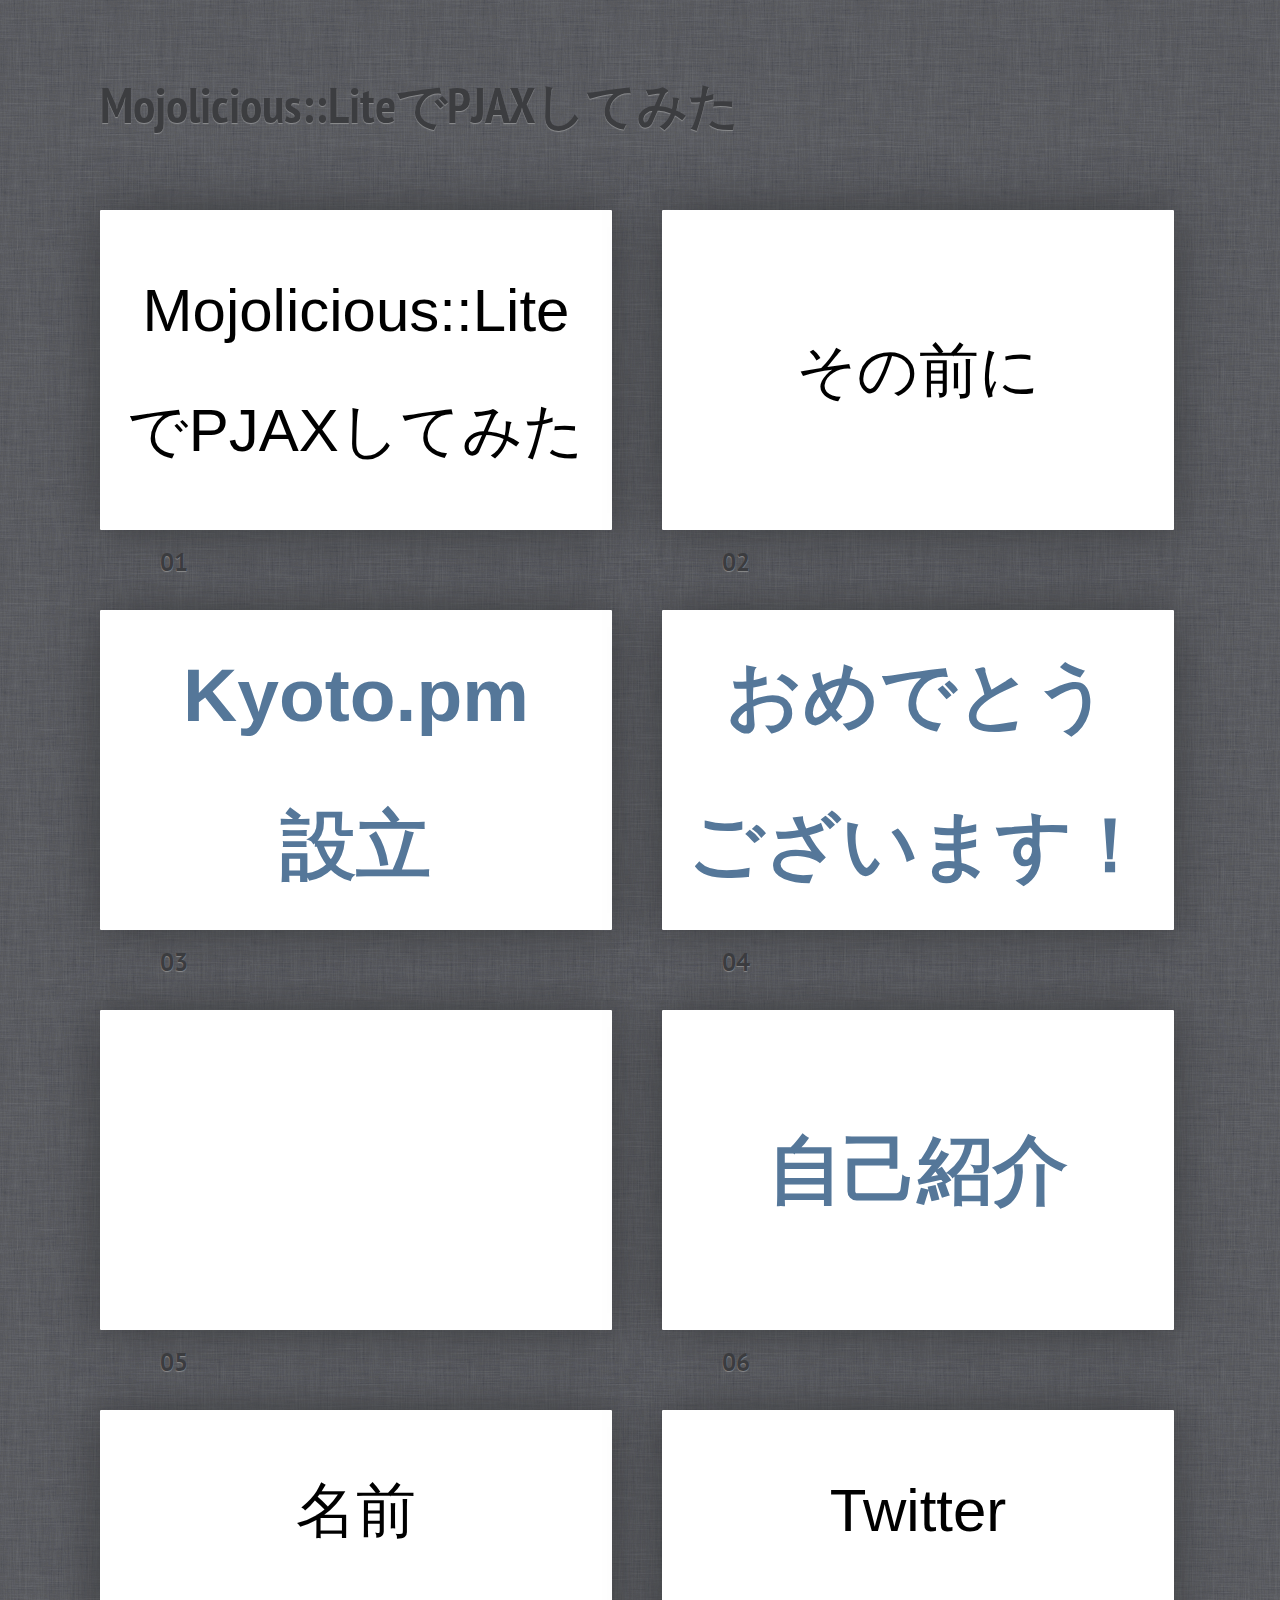
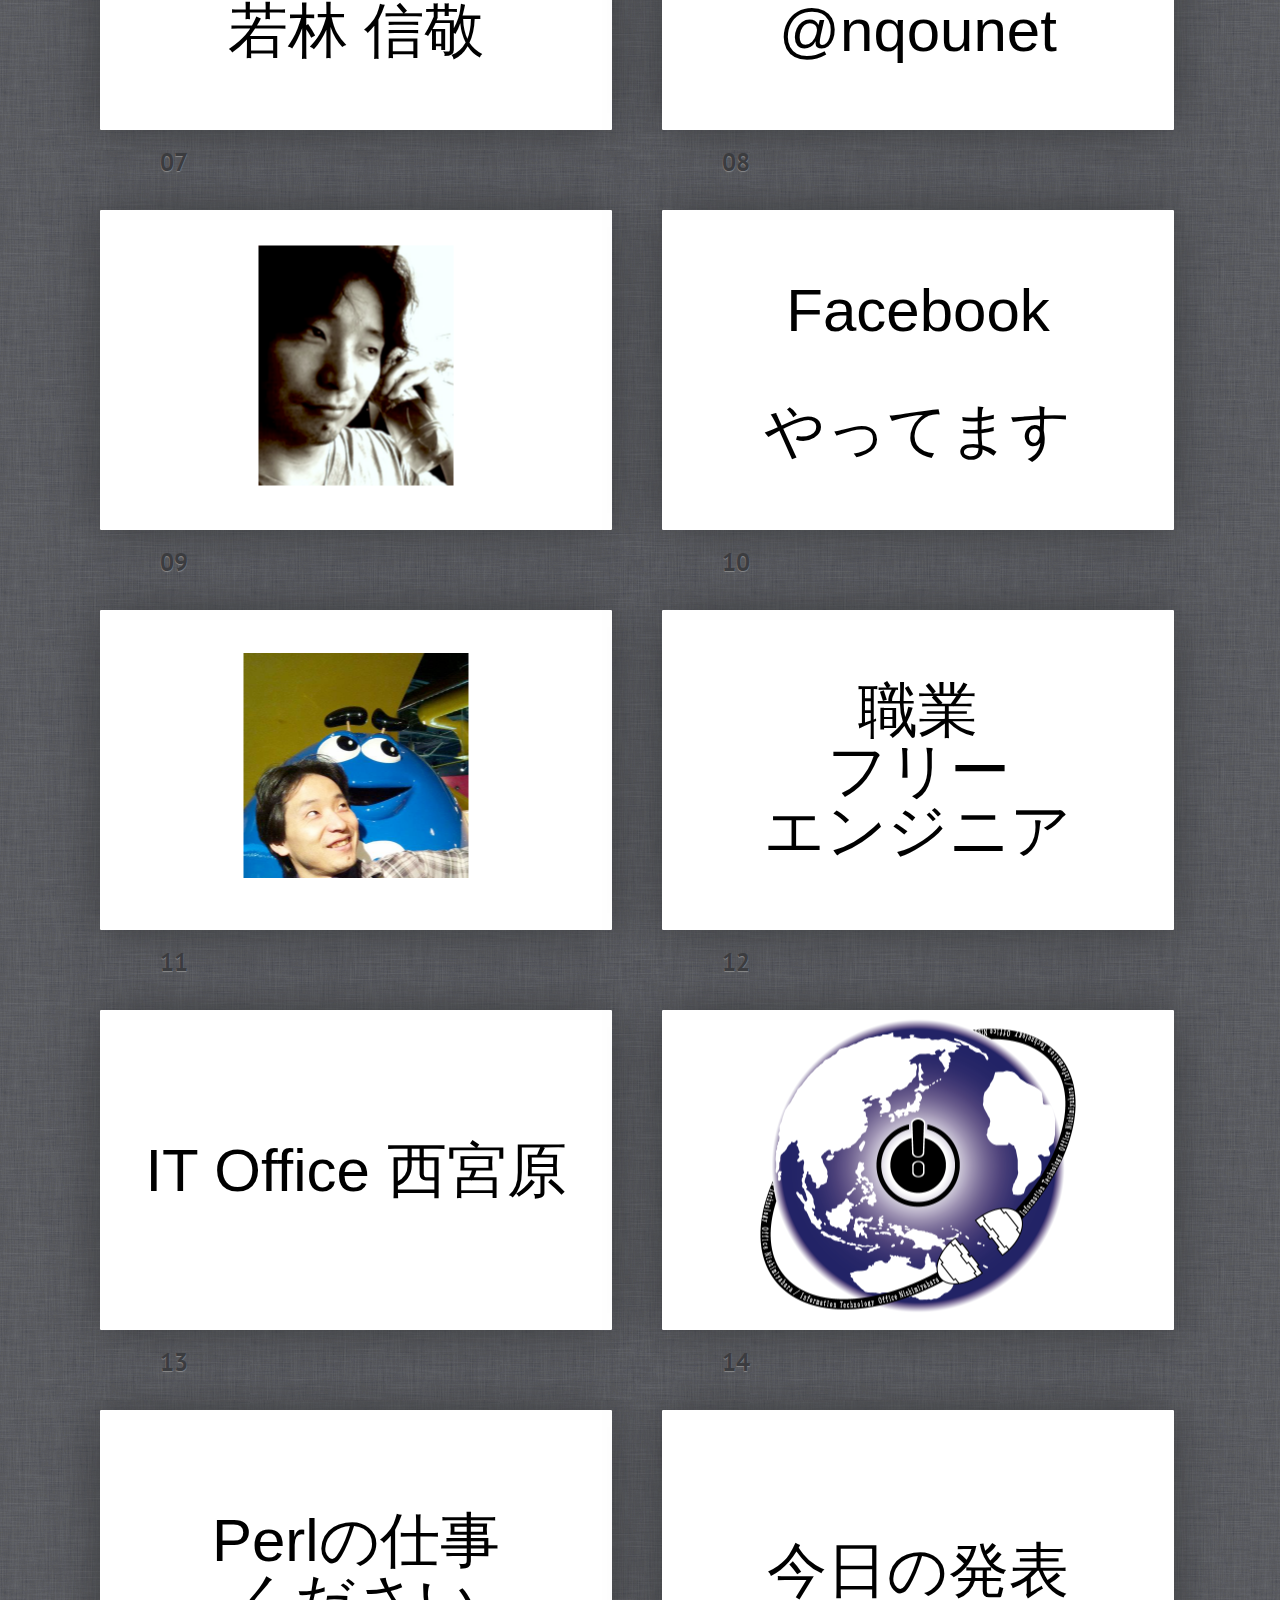
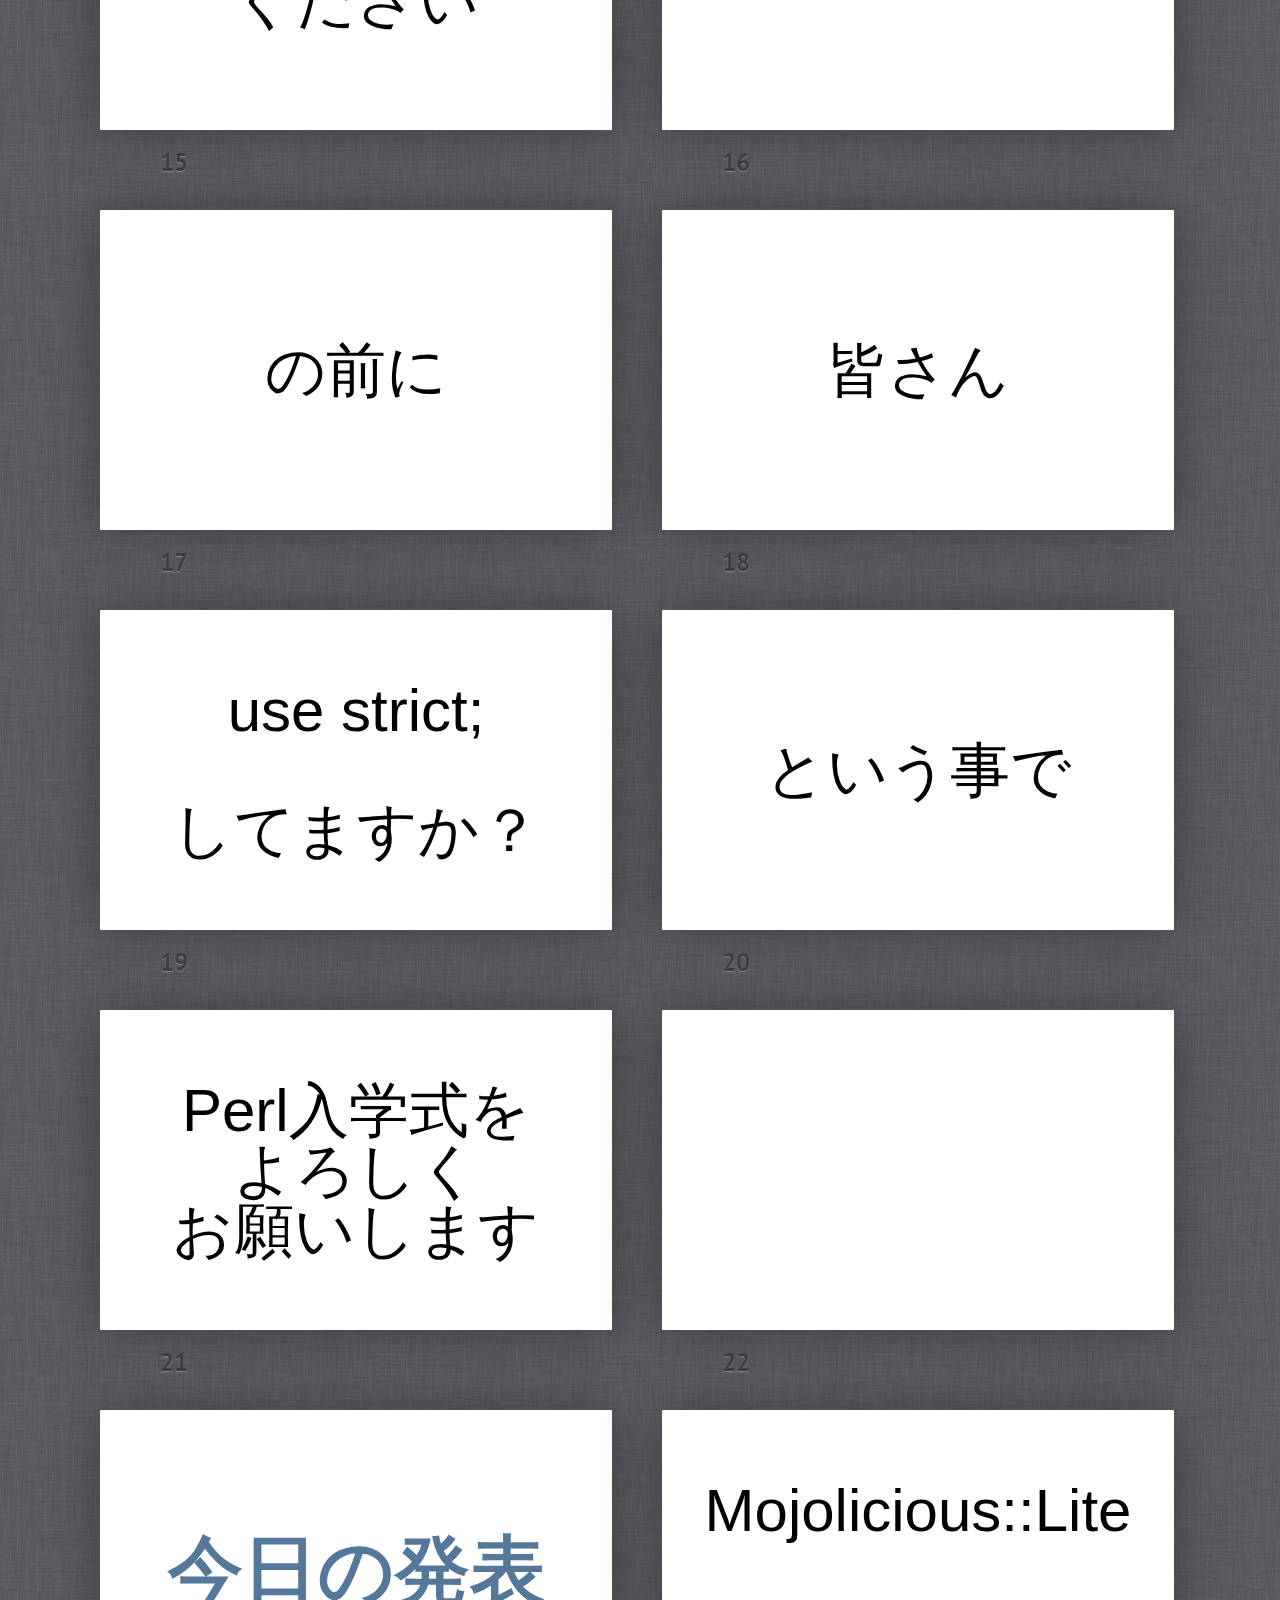
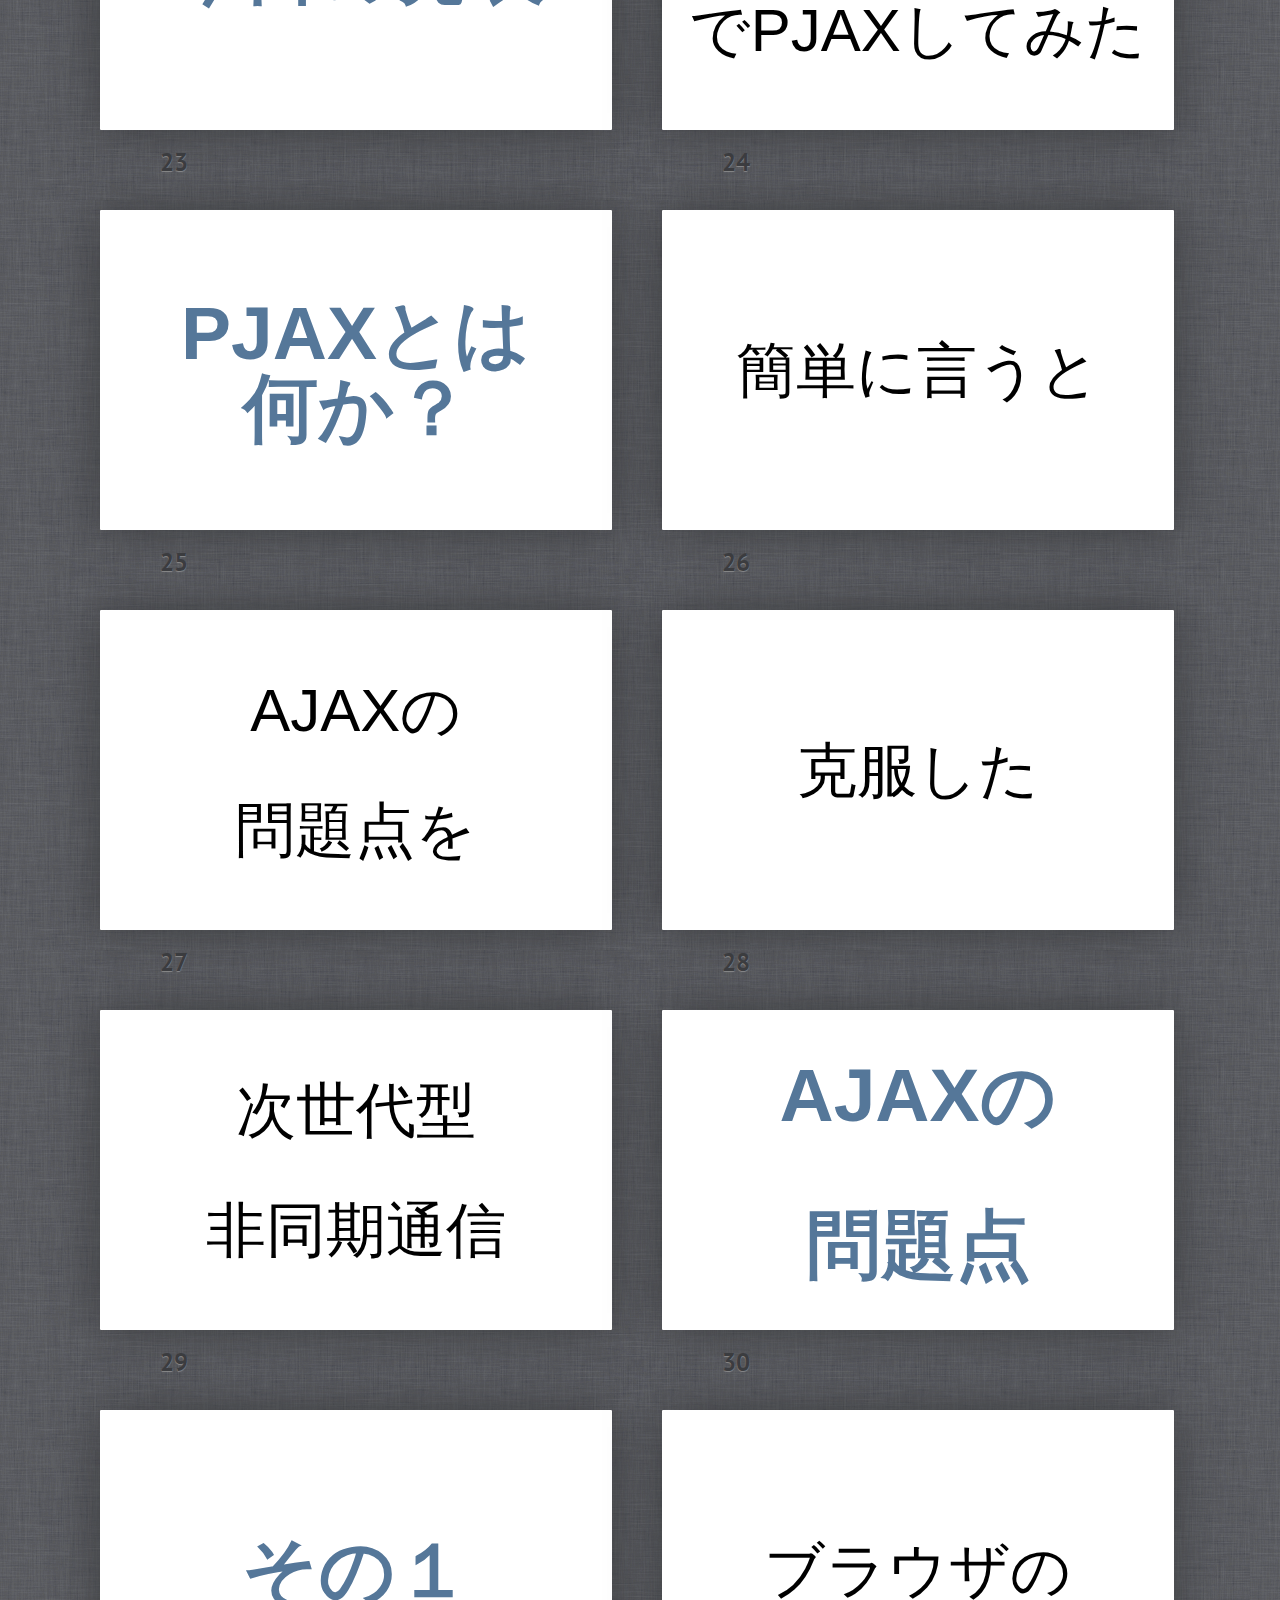
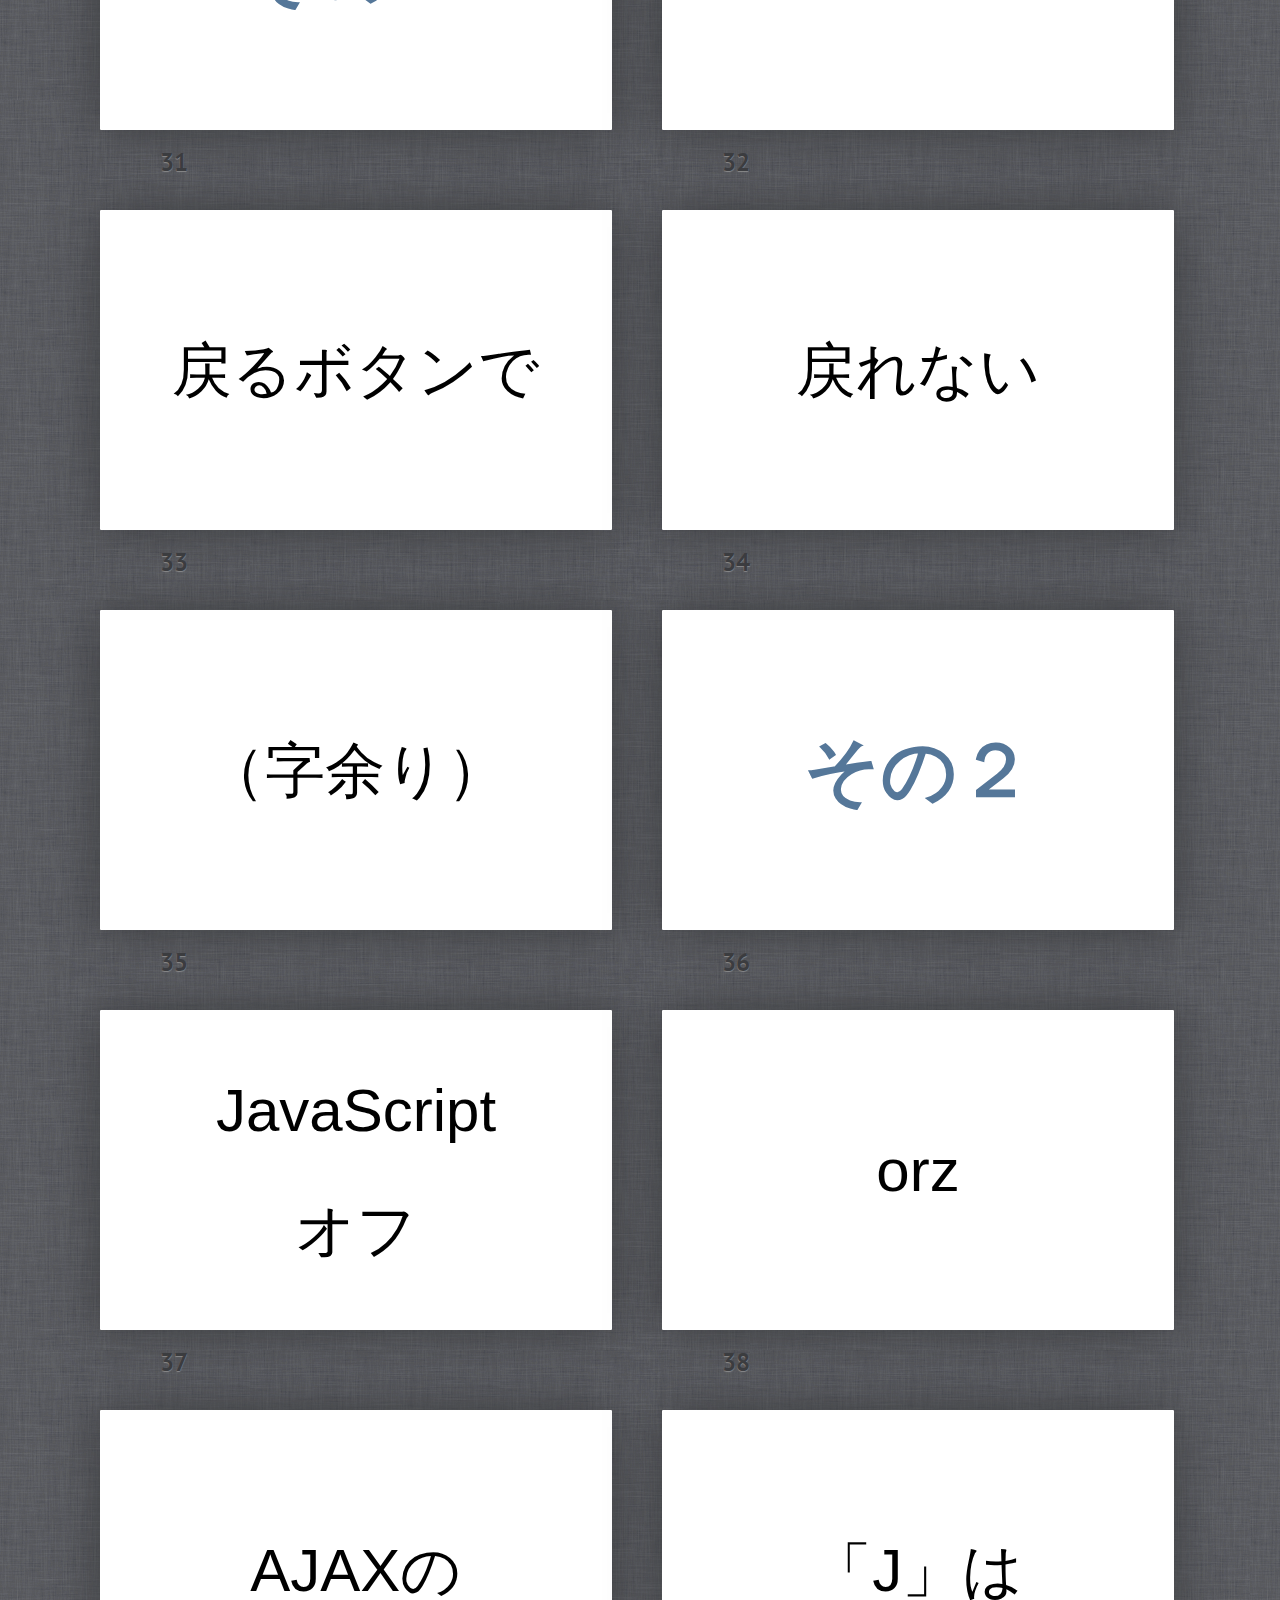
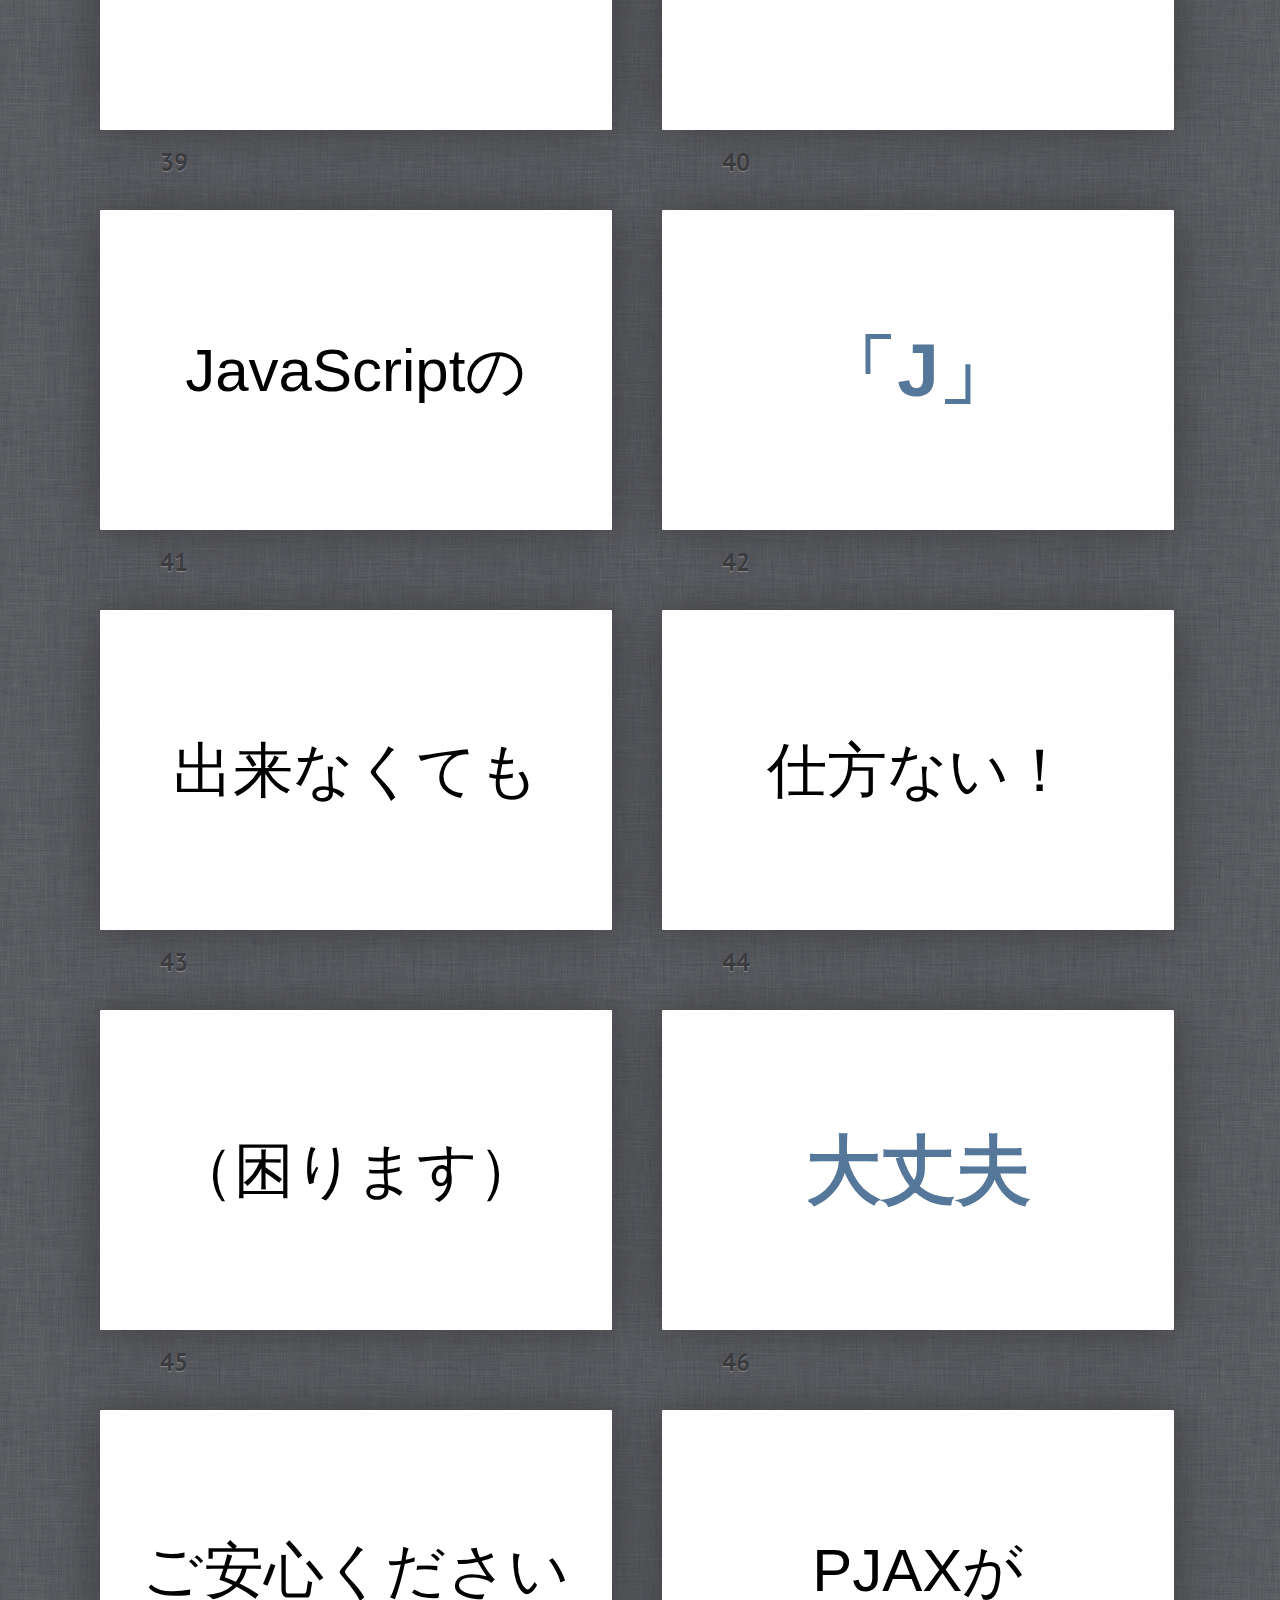
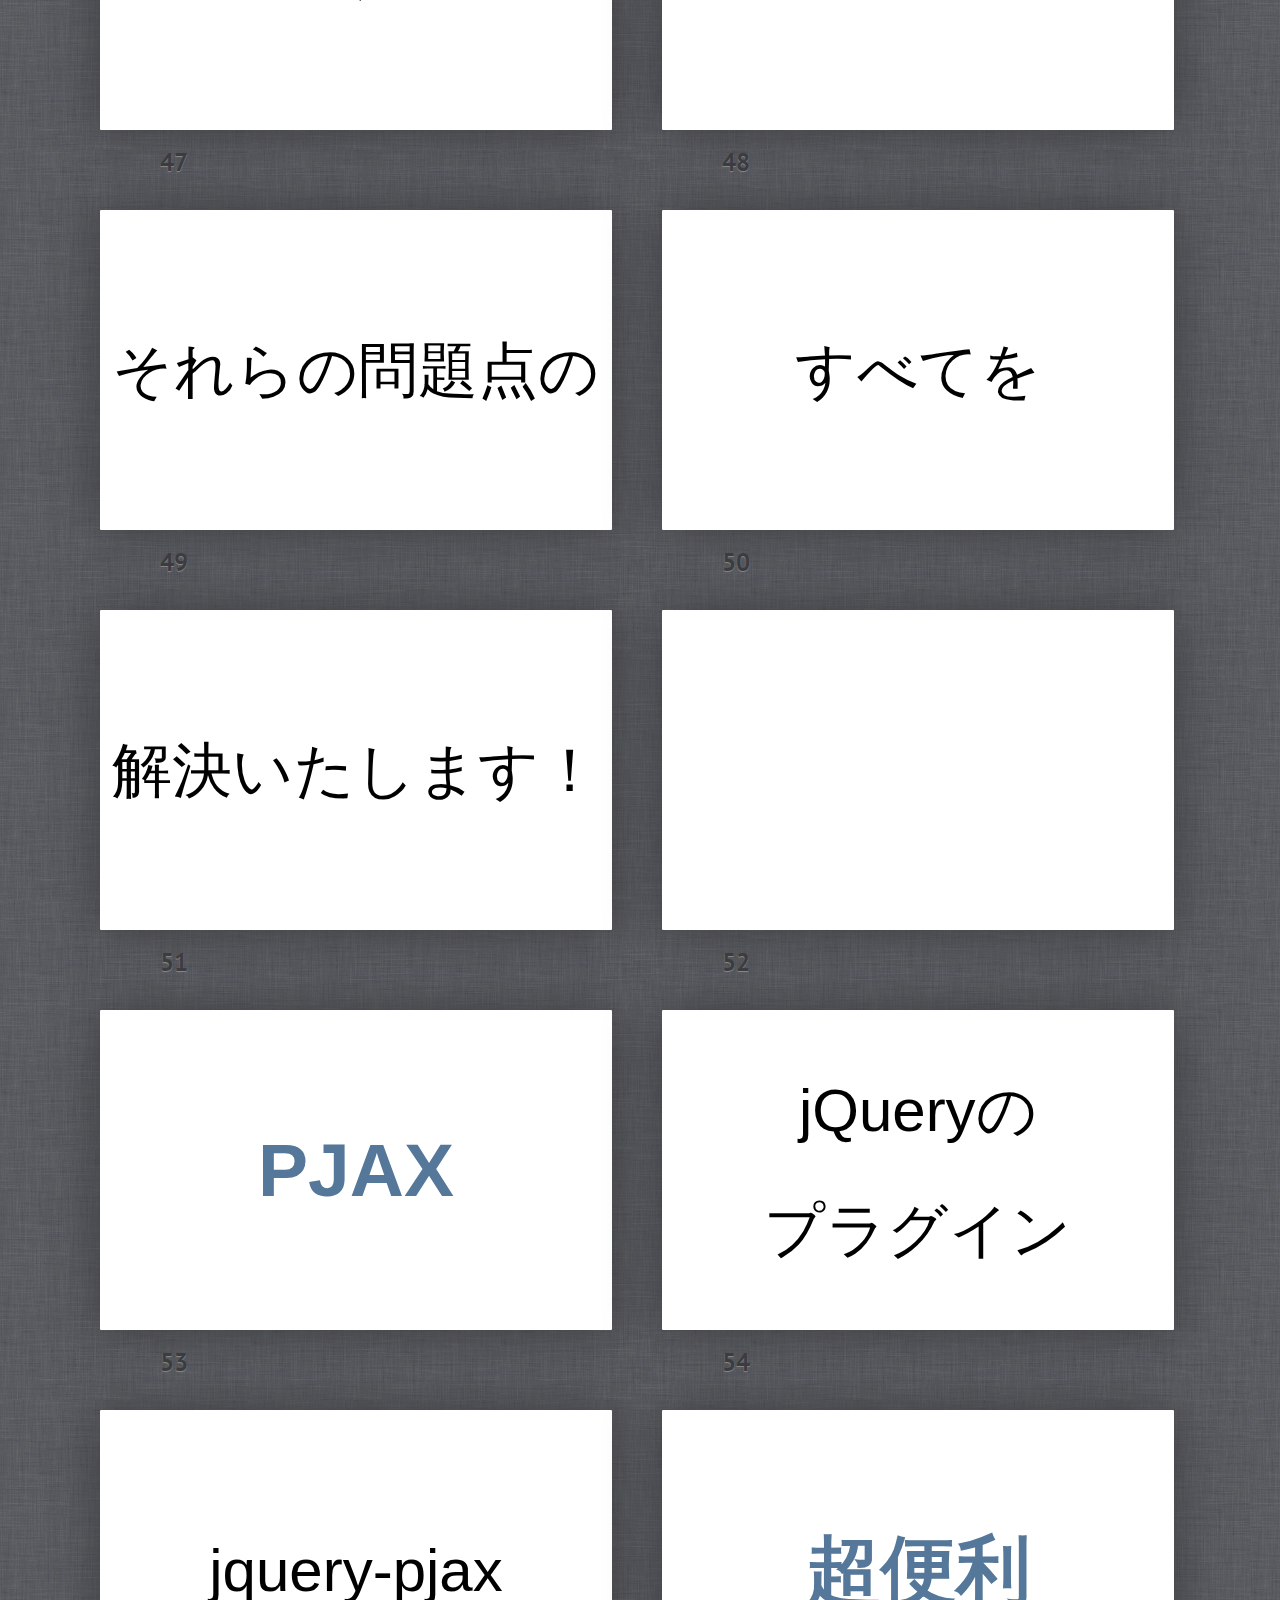
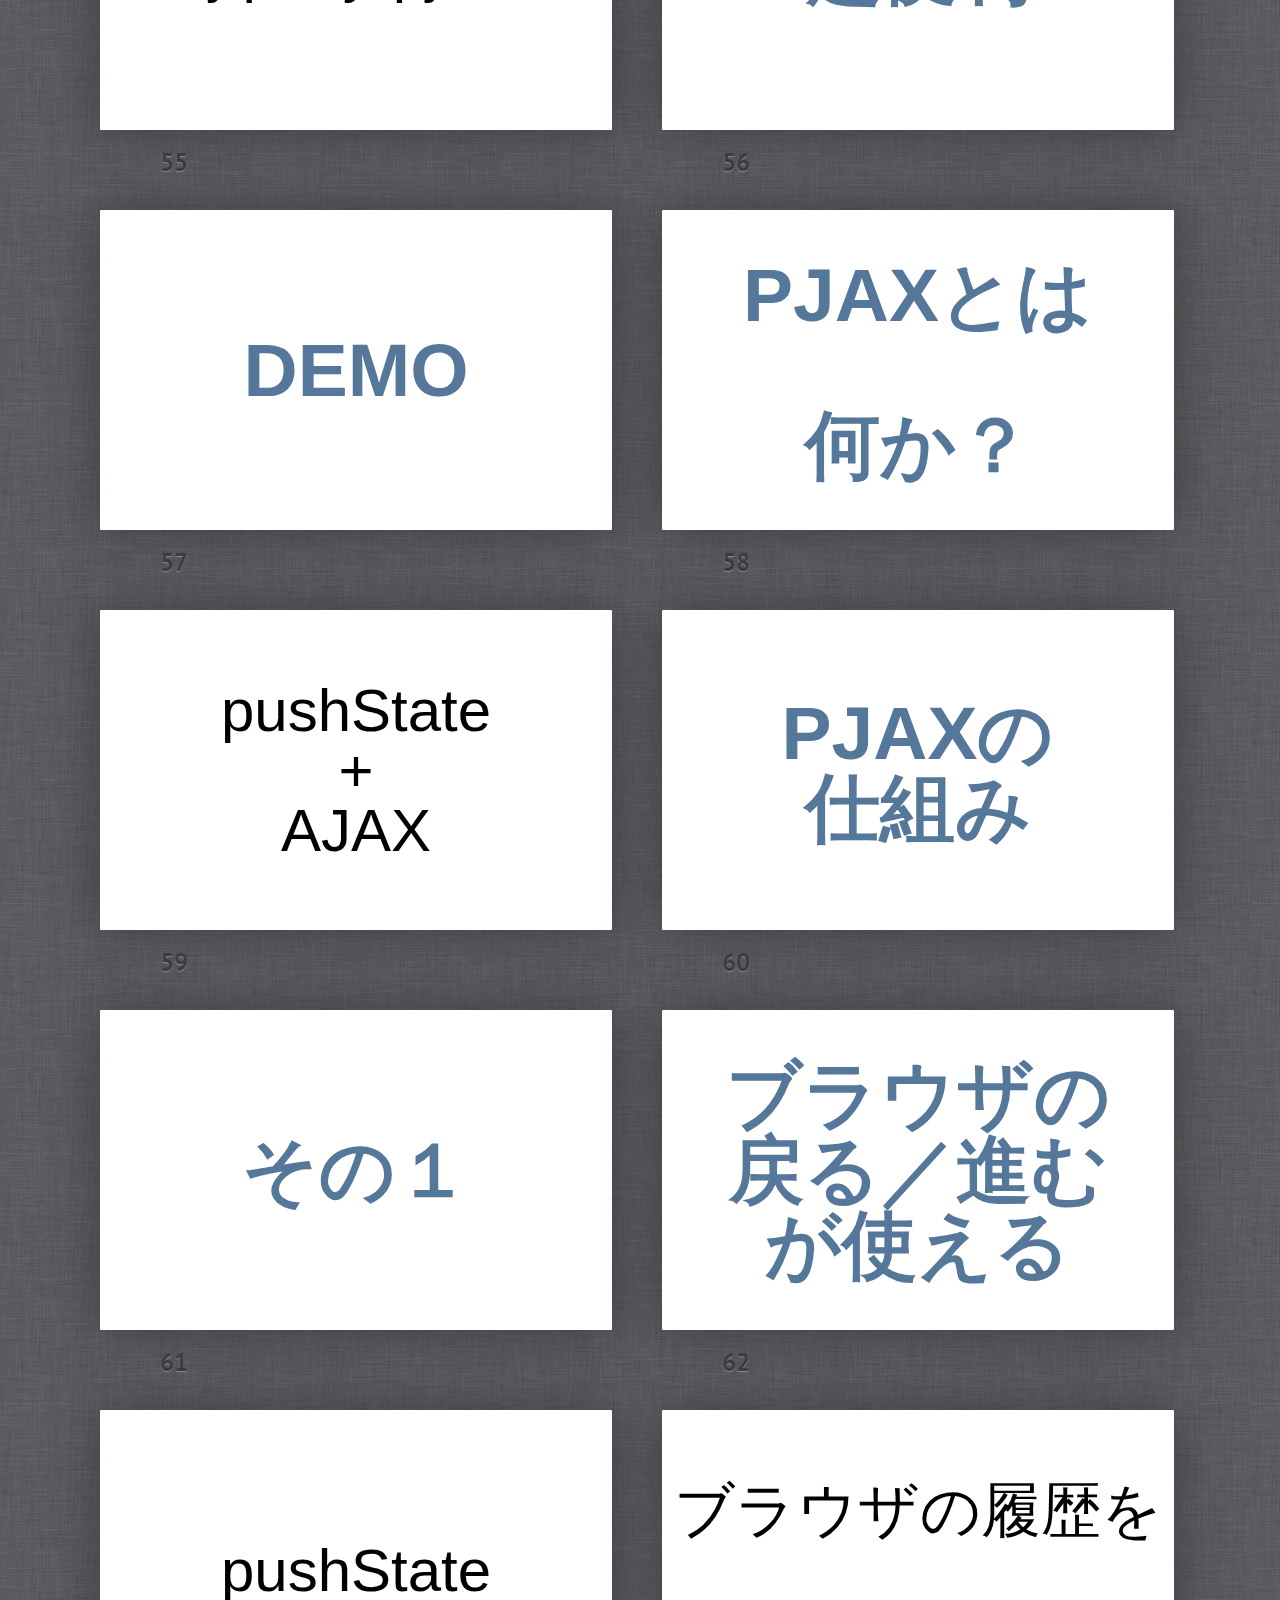
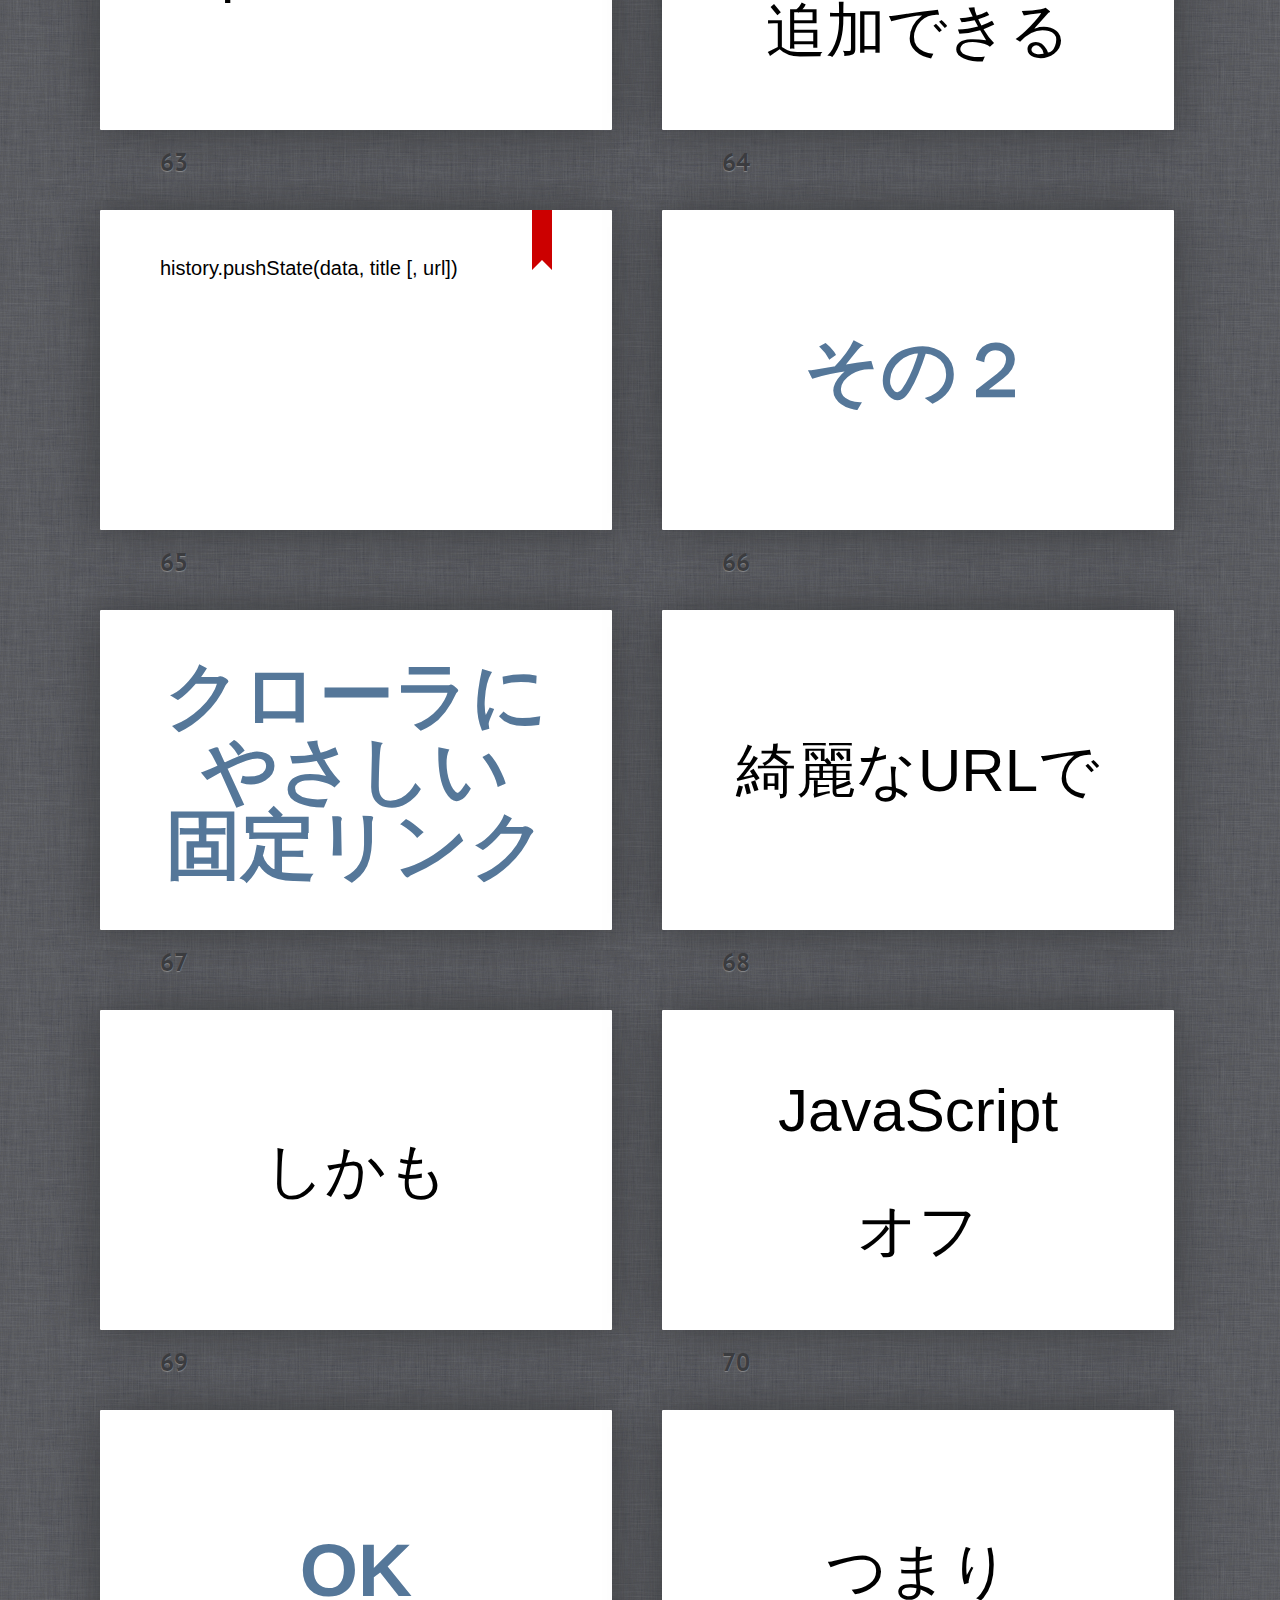
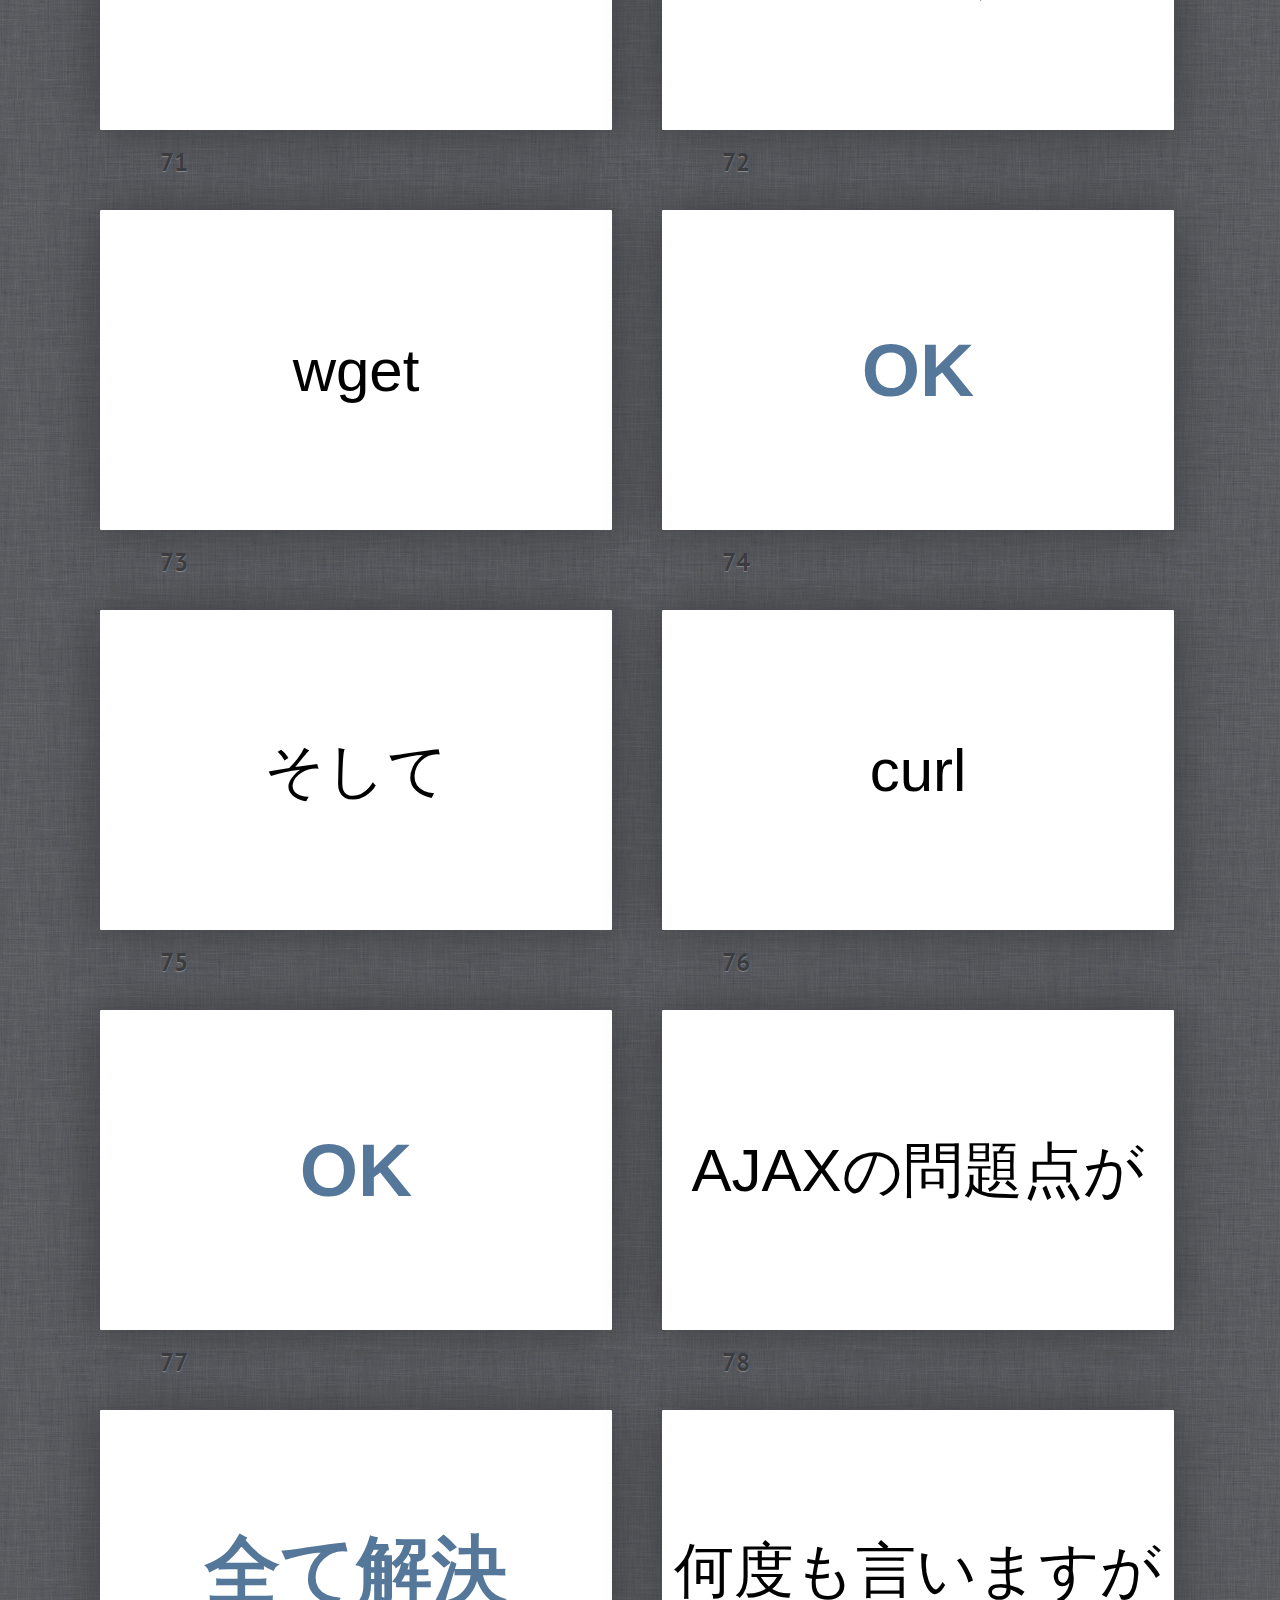
==== commit 5e51e87d: "oops" ====
--- a/presentation/20120317_kyotopm.html
+++ b/presentation/20120317_kyotopm.html
@@ -1,737 +1,741 @@
-<!DOCTYPE html>
-<!-- saved from url=(0022)http://localhost:3000/ -->
-<html lang="ja-JP"><head><meta http-equiv="Content-Type" content="text/html; charset=UTF-8">
-  <meta charset="UTF-8">
-  <title>Mojolicious::LiteでPJAXしてみた</title>
-	<meta name="viewport" content="width=1274, user-scalable=no">
-  <link href="./20120317_kyotopm_files/style.css" media="screen" rel="stylesheet" type="text/css">
-  <link href="./20120317_kyotopm_files/app.css" media="screen" rel="stylesheet" type="text/css">
-</head>
-<body class="list" id="shower" style="-webkit-transform: none; ">
-  <header class="caption">
-  <h1>Mojolicious::LiteでPJAXしてみた</h1>
-</header>
-<div class="slide shout" id="No000"><div>
-  <section>
-    <h2>Mojolicious::Lite<br><br>でPJAXしてみた</h2>
-  </section>
-</div></div>
-<div class="slide shout" id="No001"><div>
-  <section>
-    <h2>その前に</h2>
-  </section>
-</div></div>
-<div class="slide shout" id="No002"><div>
-  <section>
-    <header>
-      <h2>Kyoto.pm<br><br>設立</h2>
-    </header>
-  </section>
-</div></div>
-<div class="slide shout" id="No003"><div>
-  <section>
-    <header>
-      <h2>おめでとう<br><br>ございます！</h2>
-    </header>
-  </section>
-</div></div>
-<div class="slide shout" id="No004"><div>
-  <section>
-    <h2></h2>
-  </section>
-</div></div>
-<div class="slide shout" id="No005"><div>
-  <section>
-    <header>
-      <h2>自己紹介</h2>
-    </header>
-  </section>
-</div></div>
-<div class="slide shout" id="No006"><div>
-  <section>
-    <h2>名前<br><br>若林 信敬</h2>
-  </section>
-</div></div>
-<div class="slide shout" id="No007"><div>
-  <section>
-    <h2>Twitter<br><br>@nqounet</h2>
-  </section>
-</div></div>
-<div class="slide shout" id="No008"><div>
-  <section>
-    <h2><img src="./20120317_kyotopm_files/twitter_profile.jpg"></h2>
-  </section>
-</div></div>
-<div class="slide shout" id="No009"><div>
-  <section>
-    <h2>Facebook<br><br>やってます</h2>
-  </section>
-</div></div>
-<div class="slide shout" id="No010"><div>
-  <section>
-    <h2><img src="./20120317_kyotopm_files/facebook_profile.png"></h2>
-  </section>
-</div></div>
-<div class="slide shout" id="No011"><div>
-  <section>
-    <h2>職業<br>フリー<br>エンジニア</h2>
-  </section>
-</div></div>
-<div class="slide shout" id="No012"><div>
-  <section>
-    <h2>IT Office 西宮原</h2>
-  </section>
-</div></div>
-<div class="slide shout" id="No013"><div>
-  <section>
-    <h2><img src="./20120317_kyotopm_files/iton.png"></h2>
-  </section>
-</div></div>
-<div class="slide shout" id="No014"><div>
-  <section>
-    <h2>Perlの仕事<br>ください</h2>
-  </section>
-</div></div>
-<div class="slide shout" id="No015"><div>
-  <section>
-    <h2>今日の発表</h2>
-  </section>
-</div></div>
-<div class="slide shout" id="No016"><div>
-  <section>
-    <h2>の前に</h2>
-  </section>
-</div></div>
-<div class="slide shout" id="No017"><div>
-  <section>
-    <h2>皆さん</h2>
-  </section>
-</div></div>
-<div class="slide shout" id="No018"><div>
-  <section>
-    <h2>use strict;<br><br>してますか？</h2>
-  </section>
-</div></div>
-<div class="slide shout" id="No019"><div>
-  <section>
-    <h2>という事で</h2>
-  </section>
-</div></div>
-<div class="slide shout" id="No020"><div>
-  <section>
-    <h2>Perl入学式を<br>よろしく<br>お願いします</h2>
-  </section>
-</div></div>
-<div class="slide shout" id="No021"><div>
-  <section>
-    <h2></h2>
-  </section>
-</div></div>
-<div class="slide shout" id="No022"><div>
-  <section>
-    <header>
-      <h2>今日の発表</h2>
-    </header>
-  </section>
-</div></div>
-<div class="slide shout" id="No023"><div>
-  <section>
-    <h2>Mojolicious::Lite<br><br>でPJAXしてみた</h2>
-  </section>
-</div></div>
-<div class="slide shout" id="No024"><div>
-  <section>
-    <header>
-      <h2>PJAXとは<br>何か？</h2>
-    </header>
-  </section>
-</div></div>
-<div class="slide shout" id="No025"><div>
-  <section>
-    <h2>簡単に言うと</h2>
-  </section>
-</div></div>
-<div class="slide shout" id="No026"><div>
-  <section>
-    <h2>AJAXの<br><br>問題点を</h2>
-  </section>
-</div></div>
-<div class="slide shout" id="No027"><div>
-  <section>
-    <h2>克服した</h2>
-  </section>
-</div></div>
-<div class="slide shout" id="No028"><div>
-  <section>
-    <h2>次世代型<br><br>非同期通信</h2>
-  </section>
-</div></div>
-<div class="slide shout" id="No029"><div>
-  <section>
-    <header>
-      <h2>AJAXの<br><br>問題点</h2>
-    </header>
-  </section>
-</div></div>
-<div class="slide shout" id="No030"><div>
-  <section>
-    <header>
-      <h2>その１</h2>
-    </header>
-  </section>
-</div></div>
-<div class="slide shout" id="No031"><div>
-  <section>
-    <h2>ブラウザの</h2>
-  </section>
-</div></div>
-<div class="slide shout" id="No032"><div>
-  <section>
-    <h2>戻るボタンで</h2>
-  </section>
-</div></div>
-<div class="slide shout" id="No033"><div>
-  <section>
-    <h2>戻れない</h2>
-  </section>
-</div></div>
-<div class="slide shout" id="No034"><div>
-  <section>
-    <h2>（字余り）</h2>
-  </section>
-</div></div>
-<div class="slide shout" id="No035"><div>
-  <section>
-    <header>
-      <h2>その２</h2>
-    </header>
-  </section>
-</div></div>
-<div class="slide shout" id="No036"><div>
-  <section>
-    <h2>JavaScript<br><br>オフ</h2>
-  </section>
-</div></div>
-<div class="slide shout" id="No037"><div>
-  <section>
-    <h2>orz</h2>
-  </section>
-</div></div>
-<div class="slide shout" id="No038"><div>
-  <section>
-    <h2>AJAXの</h2>
-  </section>
-</div></div>
-<div class="slide shout" id="No039"><div>
-  <section>
-    <h2>「J」は</h2>
-  </section>
-</div></div>
-<div class="slide shout" id="No040"><div>
-  <section>
-    <h2>JavaScriptの</h2>
-  </section>
-</div></div>
-<div class="slide shout" id="No041"><div>
-  <section>
-    <header>
-      <h2>「J」</h2>
-    </header>
-  </section>
-</div></div>
-<div class="slide shout" id="No042"><div>
-  <section>
-    <h2>出来なくても</h2>
-  </section>
-</div></div>
-<div class="slide shout" id="No043"><div>
-  <section>
-    <h2>仕方ない！</h2>
-  </section>
-</div></div>
-<div class="slide shout" id="No044"><div>
-  <section>
-    <h2>（困ります）</h2>
-  </section>
-</div></div>
-<div class="slide shout" id="No045"><div>
-  <section>
-    <header>
-      <h2>大丈夫</h2>
-    </header>
-  </section>
-</div></div>
-<div class="slide shout" id="No046"><div>
-  <section>
-    <h2>ご安心ください</h2>
-  </section>
-</div></div>
-<div class="slide shout" id="No047"><div>
-  <section>
-    <h2>PJAXが</h2>
-  </section>
-</div></div>
-<div class="slide shout" id="No048"><div>
-  <section>
-    <h2>それらの問題点の</h2>
-  </section>
-</div></div>
-<div class="slide shout" id="No049"><div>
-  <section>
-    <h2>すべてを</h2>
-  </section>
-</div></div>
-<div class="slide shout" id="No050"><div>
-  <section>
-    <h2>解決いたします！</h2>
-  </section>
-</div></div>
-<div class="slide shout" id="No051"><div>
-  <section>
-    <h2></h2>
-  </section>
-</div></div>
-<div class="slide shout" id="No052"><div>
-  <section>
-    <header>
-      <h2>PJAX</h2>
-    </header>
-  </section>
-</div></div>
-<div class="slide shout" id="No053"><div>
-  <section>
-    <h2>jQueryの<br><br>プラグイン</h2>
-  </section>
-</div></div>
-<div class="slide shout" id="No054"><div>
-  <section>
-    <h2>jquery-pjax</h2>
-  </section>
-</div></div>
-<div class="slide shout" id="No055"><div>
-  <section>
-    <header>
-      <h2>超便利</h2>
-    </header>
-  </section>
-</div></div>
-<div class="slide shout" id="No056"><div>
-  <section>
-    <header>
-      <h2>DEMO</h2>
-    </header>
-  </section>
-</div></div>
-<div class="slide shout" id="No057"><div>
-  <section>
-    <header>
-      <h2>PJAXとは<br><br>何か？</h2>
-    </header>
-  </section>
-</div></div>
-<div class="slide shout" id="No058"><div>
-  <section>
-    <h2>pushState<br>+<br>AJAX</h2>
-  </section>
-</div></div>
-<div class="slide shout" id="No059"><div>
-  <section>
-    <header>
-      <h2>PJAXの<br>仕組み</h2>
-    </header>
-  </section>
-</div></div>
-<div class="slide shout" id="No060"><div>
-  <section>
-    <header>
-      <h2>その１</h2>
-    </header>
-  </section>
-</div></div>
-<div class="slide shout" id="No061"><div>
-  <section>
-    <header>
-      <h2>ブラウザの<br>戻る／進む<br>が使える</h2>
-    </header>
-  </section>
-</div></div>
-<div class="slide shout" id="No062"><div>
-  <section>
-    <h2>pushState</h2>
-  </section>
-</div></div>
-<div class="slide shout" id="No063"><div>
-  <section>
-    <h2>ブラウザの履歴を<br><br>追加できる</h2>
-  </section>
-</div></div>
-<div class="slide" id="No064"><div>
-  <section>
-    <h2>history.pushState(data, title [, url])</h2>
-    <pre>    </pre>
-  </section>
-</div></div>
-<div class="slide shout" id="No065"><div>
-  <section>
-    <header>
-      <h2>その２</h2>
-    </header>
-  </section>
-</div></div>
-<div class="slide shout" id="No066"><div>
-  <section>
-    <header>
-      <h2>クローラに<br>やさしい<br>固定リンク</h2>
-    </header>
-  </section>
-</div></div>
-<div class="slide shout" id="No067"><div>
-  <section>
-    <h2>綺麗なURLで</h2>
-  </section>
-</div></div>
-<div class="slide shout" id="No068"><div>
-  <section>
-    <h2>しかも</h2>
-  </section>
-</div></div>
-<div class="slide shout" id="No069"><div>
-  <section>
-    <h2>JavaScript<br><br>オフ</h2>
-  </section>
-</div></div>
-<div class="slide shout" id="No070"><div>
-  <section>
-    <header>
-      <h2>OK</h2>
-    </header>
-  </section>
-</div></div>
-<div class="slide shout" id="No071"><div>
-  <section>
-    <h2>つまり</h2>
-  </section>
-</div></div>
-<div class="slide shout" id="No072"><div>
-  <section>
-    <h2>wget</h2>
-  </section>
-</div></div>
-<div class="slide shout" id="No073"><div>
-  <section>
-    <header>
-      <h2>OK</h2>
-    </header>
-  </section>
-</div></div>
-<div class="slide shout" id="No074"><div>
-  <section>
-    <h2>そして</h2>
-  </section>
-</div></div>
-<div class="slide shout" id="No075"><div>
-  <section>
-    <h2>curl</h2>
-  </section>
-</div></div>
-<div class="slide shout" id="No076"><div>
-  <section>
-    <header>
-      <h2>OK</h2>
-    </header>
-  </section>
-</div></div>
-<div class="slide shout" id="No077"><div>
-  <section>
-    <h2>AJAXの問題点が</h2>
-  </section>
-</div></div>
-<div class="slide shout" id="No078"><div>
-  <section>
-    <header>
-      <h2>全て解決</h2>
-    </header>
-  </section>
-</div></div>
-<div class="slide shout" id="No079"><div>
-  <section>
-    <h2>何度も言いますが</h2>
-  </section>
-</div></div>
-<div class="slide shout" id="No080"><div>
-  <section>
-    <h2>PJAXとは</h2>
-  </section>
-</div></div>
-<div class="slide shout" id="No081"><div>
-  <section>
-    <header>
-      <h2>次世代型<br><br>非同期通信</h2>
-    </header>
-  </section>
-</div></div>
-<div class="slide shout" id="No082"><div>
-  <section>
-    <h2></h2>
-  </section>
-</div></div>
-<div class="slide shout" id="No083"><div>
-  <section>
-    <header>
-      <h2>実装</h2>
-    </header>
-  </section>
-</div></div>
-<div class="slide shout" id="No084"><div>
-  <section>
-    <h2>Mojolicious::Lite<br>&amp;<br>jquery-pjax</h2>
-  </section>
-</div></div>
-<div class="slide shout" id="No085"><div>
-  <section>
-    <header>
-      <h2>ポイント</h2>
-    </header>
-  </section>
-</div></div>
-<div class="slide shout" id="No086"><div>
-  <section>
-    <h2>jquery-pjaxは</h2>
-  </section>
-</div></div>
-<div class="slide shout" id="No087"><div>
-  <section>
-    <h2>PJAXでの<br>リクエスト時</h2>
-  </section>
-</div></div>
-<div class="slide shout" id="No088"><div>
-  <section>
-    <h2>HTTPヘッダに</h2>
-  </section>
-</div></div>
-<div class="slide shout" id="No089"><div>
-  <section>
-    <h2>"X-PJAX: true"</h2>
-  </section>
-</div></div>
-<div class="slide shout" id="No090"><div>
-  <section>
-    <h2>送信</h2>
-  </section>
-</div></div>
-<div class="slide shout" id="No091"><div>
-  <section>
-    <h2>Mojolicious::Lite</h2>
-  </section>
-</div></div>
-<div class="slide shout" id="No092"><div>
-  <section>
-    <h2>このヘッダを<br>読み取って</h2>
-  </section>
-</div></div>
-<div class="slide shout" id="No093"><div>
-  <section>
-    <h2>真の場合は</h2>
-  </section>
-</div></div>
-<div class="slide shout" id="No094"><div>
-  <section>
-    <h2>PJAX用の<br><br>layout</h2>
-  </section>
-</div></div>
-<div class="slide shout" id="No095"><div>
-  <section>
-    <h2>偽の場合は</h2>
-  </section>
-</div></div>
-<div class="slide shout" id="No096"><div>
-  <section>
-    <h2>通常の<br><br>layout</h2>
-  </section>
-</div></div>
-<div class="slide shout" id="No097"><div>
-  <section>
-    <h2>この分岐を<br><br>全てのルート上に</h2>
-  </section>
-</div></div>
-<div class="slide shout" id="No098"><div>
-  <section>
-    <h2>作成</h2>
-  </section>
-</div></div>
-<div class="slide shout" id="No099"><div>
-  <section>
-    <h2>どうするか？</h2>
-  </section>
-</div></div>
-<div class="slide shout" id="No100"><div>
-  <section>
-    <header>
-      <h2>一つの解</h2>
-    </header>
-  </section>
-</div></div>
-<div class="slide shout" id="No101"><div>
-  <section>
-    <header>
-      <h2>under</h2>
-    </header>
-  </section>
-</div></div>
-<div class="slide shout" id="No102"><div>
-  <section>
-    <h2>最初に定義する</h2>
-  </section>
-</div></div>
-<div class="slide" id="No103"><div>
-  <section>
-    <h2>root/app.pl</h2>
-    <pre>          <code>under sub {</code>
-          <code>  my $self = shift;</code>
-          <code>  $self-&gt;layout(</code>
-          <code>    $self-&gt;req-&gt;headers-&gt;header('X-PJAX')</code>
-          <code>      ? 'pjax' : 'default'</code>
-          <code>  );</code>
-          <code>  1;</code>
-          <code>};</code>
-    </pre>
-  </section>
-</div></div>
-<div class="slide shout" id="No104"><div>
-  <section>
-    <h2>全てのルートが</h2>
-  </section>
-</div></div>
-<div class="slide shout" id="No105"><div>
-  <section>
-    <h2>ここを通る</h2>
-  </section>
-</div></div>
-<div class="slide shout" id="No106"><div>
-  <section>
-    <h2>次にlayoutを作成</h2>
-  </section>
-</div></div>
-<div class="slide" id="No107"><div>
-  <section>
-    <h2>root/template/layouts/default.html.ep</h2>
-    <pre>          <code>&lt;html&gt;</code>
-          <code>  &lt;head&gt;&lt;title&gt;&lt;%= title %&gt;&lt;/title&gt;&lt;/head&gt;</code>
-          <code>  &lt;body&gt;</code>
-          <code>    &lt;div id="pjaxbody"&gt;&lt;%= content %&gt;&lt;/div&gt;</code>
-          <code>    &lt;%= javascript '/js/jquery.js' %&gt;</code>
-          <code>    &lt;%= javascript '/js/app.js' %&gt;</code>
-          <code>  &lt;/body&gt;</code>
-          <code>&lt;/html&gt;</code>
-    </pre>
-  </section>
-</div></div>
-<div class="slide shout" id="No108"><div>
-  <section>
-    <h2>id付のdivで囲む</h2>
-  </section>
-</div></div>
-<div class="slide shout" id="No109"><div>
-  <section>
-    <h2>あとは</h2>
-  </section>
-</div></div>
-<div class="slide shout" id="No110"><div>
-  <section>
-    <h2>jQueryで</h2>
-  </section>
-</div></div>
-<div class="slide" id="No111"><div>
-  <section>
-    <h2>root/public/js/app.js</h2>
-    <pre>          <code>jQuery( function($) {</code>
-          <code>  $("a.pjaxlink").pjax('#pjaxbody');</code>
-          <code>});</code>
-    </pre>
-  </section>
-</div></div>
-<div class="slide shout" id="No112"><div>
-  <section>
-    <h2>PJAXにしたい<br><br>リンクに</h2>
-  </section>
-</div></div>
-<div class="slide shout" id="No113"><div>
-  <section>
-    <h2>バインドさせる</h2>
-  </section>
-</div></div>
-<div class="slide shout" id="No114"><div>
-  <section>
-    <h2>この場合は</h2>
-  </section>
-</div></div>
-<div class="slide shout" id="No115"><div>
-  <section>
-    <h2>PJAXにしたいリンクを</h2>
-  </section>
-</div></div>
-<div class="slide shout" id="No116"><div>
-  <section>
-    <h2>class="pjaxlink"</h2>
-  </section>
-</div></div>
-<div class="slide shout" id="No117"><div>
-  <section>
-    <h2>とすれば</h2>
-  </section>
-</div></div>
-<div class="slide shout" id="No118"><div>
-  <section>
-    <h2>OK</h2>
-  </section>
-</div></div>
-<div class="slide" id="No119"><div>
-  <section>
-    <h2>Mojolicious::Lite &amp; jquery-pjax</h2>
-    <pre>          <code>https://github.com/nqounet/p5-mojo-pjax</code>
-    </pre>
-  </section>
-</div></div>
-<div class="slide shout" id="No120"><div>
-  <section>
-    <h2>まとめ</h2>
-  </section>
-</div></div>
-<div class="slide shout" id="No121"><div>
-  <section>
-    <header>
-      <h2>PJAX</h2>
-    </header>
-  </section>
-</div></div>
-<div class="slide shout" id="No122"><div>
-  <section>
-    <header>
-      <h2>次世代型<br><br>非同期通信</h2>
-    </header>
-  </section>
-</div></div>
-<div class="slide shout" id="No123"><div>
-  <section>
-    <header>
-      <h2>質問</h2>
-    </header>
-  </section>
-</div></div>
-<div class="slide shout" id="No124"><div>
-  <section>
-    <h2>ご清聴<br>ありがとう<br>ございました</h2>
-  </section>
-</div></div>
-<div class="slide shout" id="No125"><div>
-  <section>
-    <h2>&nbsp;</h2>
-  </section>
-</div></div>
-
-  <div class="progress"><div></div></div>
-  <script src="./20120317_kyotopm_files/jquery.js" type="text/javascript"></script>
-  <script src="./20120317_kyotopm_files/script.js" type="text/javascript"></script>
-
-
-</body></html>+<!DOCTYPE html>
+<html lang="ja-JP">
+<head>
+  <meta charset="UTF-8">
+  <title>Mojolicious::LiteでPJAXしてみた</title>
+	<meta name="viewport" content="width=1274, user-scalable=no">
+  <link href="shower/themes/ribbon/styles/style.css" media="screen" rel="stylesheet" type="text/css" />
+  <link href="css/app.css" media="screen" rel="stylesheet" type="text/css" />
+</head>
+<body class="list" id="shower">
+  <header class="caption">
+  <h1>Mojolicious::LiteでPJAXしてみた</h1>
+</header>
+<div class="slide shout" id="No000"><div>
+  <section>
+    <h2>Mojolicious::Lite<br /><br />でPJAXしてみた</h2>
+  </section>
+</div></div>
+<div class="slide shout" id="No001"><div>
+  <section>
+    <h2>その前に</h2>
+  </section>
+</div></div>
+<div class="slide shout" id="No002"><div>
+  <section>
+    <header>
+      <h2>Kyoto.pm<br /><br />設立</h2>
+    </header>
+  </section>
+</div></div>
+<div class="slide shout" id="No003"><div>
+  <section>
+    <header>
+      <h2>おめでとう<br /><br />ございます！</h2>
+    </header>
+  </section>
+</div></div>
+<div class="slide shout" id="No004"><div>
+  <section>
+    <h2></h2>
+  </section>
+</div></div>
+<div class="slide shout" id="No005"><div>
+  <section>
+    <header>
+      <h2>自己紹介</h2>
+    </header>
+  </section>
+</div></div>
+<div class="slide shout" id="No006"><div>
+  <section>
+    <h2>名前<br /><br />若林 信敬</h2>
+  </section>
+</div></div>
+<div class="slide shout" id="No007"><div>
+  <section>
+    <h2>Twitter<br /><br />@nqounet</h2>
+  </section>
+</div></div>
+<div class="slide shout" id="No008"><div>
+  <section>
+    <h2><img src="images/twitter_profile.jpg" /></h2>
+  </section>
+</div></div>
+<div class="slide shout" id="No009"><div>
+  <section>
+    <h2>Facebook<br /><br />やってます</h2>
+  </section>
+</div></div>
+<div class="slide shout" id="No010"><div>
+  <section>
+    <h2><img src="images/facebook_profile.png" /></h2>
+  </section>
+</div></div>
+<div class="slide shout" id="No011"><div>
+  <section>
+    <h2>職業<br />フリー<br />エンジニア</h2>
+  </section>
+</div></div>
+<div class="slide shout" id="No012"><div>
+  <section>
+    <h2>IT Office 西宮原</h2>
+  </section>
+</div></div>
+<div class="slide shout" id="No013"><div>
+  <section>
+    <h2><img src="images/iton.png" /></h2>
+  </section>
+</div></div>
+<div class="slide shout" id="No014"><div>
+  <section>
+    <h2>Perlの仕事<br />ください</h2>
+  </section>
+</div></div>
+<div class="slide shout" id="No015"><div>
+  <section>
+    <h2>今日の発表</h2>
+  </section>
+</div></div>
+<div class="slide shout" id="No016"><div>
+  <section>
+    <h2>の前に</h2>
+  </section>
+</div></div>
+<div class="slide shout" id="No017"><div>
+  <section>
+    <h2>皆さん</h2>
+  </section>
+</div></div>
+<div class="slide shout" id="No018"><div>
+  <section>
+    <h2>use strict;<br /><br />してますか？</h2>
+  </section>
+</div></div>
+<div class="slide shout" id="No019"><div>
+  <section>
+    <h2>という事で</h2>
+  </section>
+</div></div>
+<div class="slide shout" id="No020"><div>
+  <section>
+    <h2>Perl入学式を<br />よろしく<br />お願いします</h2>
+  </section>
+</div></div>
+<div class="slide shout" id="No021"><div>
+  <section>
+    <h2></h2>
+  </section>
+</div></div>
+<div class="slide shout" id="No022"><div>
+  <section>
+    <header>
+      <h2>今日の発表</h2>
+    </header>
+  </section>
+</div></div>
+<div class="slide shout" id="No023"><div>
+  <section>
+    <h2>Mojolicious::Lite<br /><br />でPJAXしてみた</h2>
+  </section>
+</div></div>
+<div class="slide shout" id="No024"><div>
+  <section>
+    <header>
+      <h2>PJAXとは<br />何か？</h2>
+    </header>
+  </section>
+</div></div>
+<div class="slide shout" id="No025"><div>
+  <section>
+    <h2>簡単に言うと</h2>
+  </section>
+</div></div>
+<div class="slide shout" id="No026"><div>
+  <section>
+    <h2>AJAXの<br /><br />問題点を</h2>
+  </section>
+</div></div>
+<div class="slide shout" id="No027"><div>
+  <section>
+    <h2>克服した</h2>
+  </section>
+</div></div>
+<div class="slide shout" id="No028"><div>
+  <section>
+    <h2>次世代型<br /><br />非同期通信</h2>
+  </section>
+</div></div>
+<div class="slide shout" id="No029"><div>
+  <section>
+    <header>
+      <h2>AJAXの<br /><br />問題点</h2>
+    </header>
+  </section>
+</div></div>
+<div class="slide shout" id="No030"><div>
+  <section>
+    <header>
+      <h2>その１</h2>
+    </header>
+  </section>
+</div></div>
+<div class="slide shout" id="No031"><div>
+  <section>
+    <h2>ブラウザの</h2>
+  </section>
+</div></div>
+<div class="slide shout" id="No032"><div>
+  <section>
+    <h2>戻るボタンで</h2>
+  </section>
+</div></div>
+<div class="slide shout" id="No033"><div>
+  <section>
+    <h2>戻れない</h2>
+  </section>
+</div></div>
+<div class="slide shout" id="No034"><div>
+  <section>
+    <h2>（字余り）</h2>
+  </section>
+</div></div>
+<div class="slide shout" id="No035"><div>
+  <section>
+    <header>
+      <h2>その２</h2>
+    </header>
+  </section>
+</div></div>
+<div class="slide shout" id="No036"><div>
+  <section>
+    <h2>JavaScript<br /><br />オフ</h2>
+  </section>
+</div></div>
+<div class="slide shout" id="No037"><div>
+  <section>
+    <h2>orz</h2>
+  </section>
+</div></div>
+<div class="slide shout" id="No038"><div>
+  <section>
+    <h2>AJAXの</h2>
+  </section>
+</div></div>
+<div class="slide shout" id="No039"><div>
+  <section>
+    <h2>「J」は</h2>
+  </section>
+</div></div>
+<div class="slide shout" id="No040"><div>
+  <section>
+    <h2>JavaScriptの</h2>
+  </section>
+</div></div>
+<div class="slide shout" id="No041"><div>
+  <section>
+    <header>
+      <h2>「J」</h2>
+    </header>
+  </section>
+</div></div>
+<div class="slide shout" id="No042"><div>
+  <section>
+    <h2>出来なくても</h2>
+  </section>
+</div></div>
+<div class="slide shout" id="No043"><div>
+  <section>
+    <h2>仕方ない！</h2>
+  </section>
+</div></div>
+<div class="slide shout" id="No044"><div>
+  <section>
+    <h2>（困ります）</h2>
+  </section>
+</div></div>
+<div class="slide shout" id="No045"><div>
+  <section>
+    <header>
+      <h2>大丈夫</h2>
+    </header>
+  </section>
+</div></div>
+<div class="slide shout" id="No046"><div>
+  <section>
+    <h2>ご安心ください</h2>
+  </section>
+</div></div>
+<div class="slide shout" id="No047"><div>
+  <section>
+    <h2>PJAXが</h2>
+  </section>
+</div></div>
+<div class="slide shout" id="No048"><div>
+  <section>
+    <h2>それらの問題点の</h2>
+  </section>
+</div></div>
+<div class="slide shout" id="No049"><div>
+  <section>
+    <h2>すべてを</h2>
+  </section>
+</div></div>
+<div class="slide shout" id="No050"><div>
+  <section>
+    <h2>解決いたします！</h2>
+  </section>
+</div></div>
+<div class="slide shout" id="No051"><div>
+  <section>
+    <h2></h2>
+  </section>
+</div></div>
+<div class="slide shout" id="No052"><div>
+  <section>
+    <header>
+      <h2>PJAX</h2>
+    </header>
+  </section>
+</div></div>
+<div class="slide shout" id="No053"><div>
+  <section>
+    <h2>jQueryの<br /><br />プラグイン</h2>
+  </section>
+</div></div>
+<div class="slide shout" id="No054"><div>
+  <section>
+    <h2>jquery-pjax</h2>
+  </section>
+</div></div>
+<div class="slide shout" id="No055"><div>
+  <section>
+    <header>
+      <h2>超便利</h2>
+    </header>
+  </section>
+</div></div>
+<div class="slide shout" id="No056"><div>
+  <section>
+    <header>
+      <h2>DEMO</h2>
+    </header>
+  </section>
+</div></div>
+<div class="slide shout" id="No057"><div>
+  <section>
+    <header>
+      <h2>PJAXとは<br /><br />何か？</h2>
+    </header>
+  </section>
+</div></div>
+<div class="slide shout" id="No058"><div>
+  <section>
+    <h2>pushState<br />+<br />AJAX</h2>
+  </section>
+</div></div>
+<div class="slide shout" id="No059"><div>
+  <section>
+    <header>
+      <h2>PJAXの<br />仕組み</h2>
+    </header>
+  </section>
+</div></div>
+<div class="slide shout" id="No060"><div>
+  <section>
+    <header>
+      <h2>その１</h2>
+    </header>
+  </section>
+</div></div>
+<div class="slide shout" id="No061"><div>
+  <section>
+    <header>
+      <h2>ブラウザの<br />戻る／進む<br />が使える</h2>
+    </header>
+  </section>
+</div></div>
+<div class="slide shout" id="No062"><div>
+  <section>
+    <h2>pushState</h2>
+  </section>
+</div></div>
+<div class="slide shout" id="No063"><div>
+  <section>
+    <h2>ブラウザの履歴を<br /><br />追加できる</h2>
+  </section>
+</div></div>
+<div class="slide" id="No064"><div>
+  <section>
+    <h2>history.pushState(data, title [, url])</h2>
+    <pre>
+    </pre>
+  </section>
+</div></div>
+<div class="slide shout" id="No065"><div>
+  <section>
+    <header>
+      <h2>その２</h2>
+    </header>
+  </section>
+</div></div>
+<div class="slide shout" id="No066"><div>
+  <section>
+    <header>
+      <h2>クローラに<br />やさしい<br />固定リンク</h2>
+    </header>
+  </section>
+</div></div>
+<div class="slide shout" id="No067"><div>
+  <section>
+    <h2>綺麗なURLで</h2>
+  </section>
+</div></div>
+<div class="slide shout" id="No068"><div>
+  <section>
+    <h2>しかも</h2>
+  </section>
+</div></div>
+<div class="slide shout" id="No069"><div>
+  <section>
+    <h2>JavaScript<br /><br />オフ</h2>
+  </section>
+</div></div>
+<div class="slide shout" id="No070"><div>
+  <section>
+    <header>
+      <h2>OK</h2>
+    </header>
+  </section>
+</div></div>
+<div class="slide shout" id="No071"><div>
+  <section>
+    <h2>つまり</h2>
+  </section>
+</div></div>
+<div class="slide shout" id="No072"><div>
+  <section>
+    <h2>wget</h2>
+  </section>
+</div></div>
+<div class="slide shout" id="No073"><div>
+  <section>
+    <header>
+      <h2>OK</h2>
+    </header>
+  </section>
+</div></div>
+<div class="slide shout" id="No074"><div>
+  <section>
+    <h2>そして</h2>
+  </section>
+</div></div>
+<div class="slide shout" id="No075"><div>
+  <section>
+    <h2>curl</h2>
+  </section>
+</div></div>
+<div class="slide shout" id="No076"><div>
+  <section>
+    <header>
+      <h2>OK</h2>
+    </header>
+  </section>
+</div></div>
+<div class="slide shout" id="No077"><div>
+  <section>
+    <h2>AJAXの問題点が</h2>
+  </section>
+</div></div>
+<div class="slide shout" id="No078"><div>
+  <section>
+    <header>
+      <h2>全て解決</h2>
+    </header>
+  </section>
+</div></div>
+<div class="slide shout" id="No079"><div>
+  <section>
+    <h2>何度も言いますが</h2>
+  </section>
+</div></div>
+<div class="slide shout" id="No080"><div>
+  <section>
+    <h2>PJAXとは</h2>
+  </section>
+</div></div>
+<div class="slide shout" id="No081"><div>
+  <section>
+    <header>
+      <h2>次世代型<br /><br />非同期通信</h2>
+    </header>
+  </section>
+</div></div>
+<div class="slide shout" id="No082"><div>
+  <section>
+    <h2></h2>
+  </section>
+</div></div>
+<div class="slide shout" id="No083"><div>
+  <section>
+    <header>
+      <h2>実装</h2>
+    </header>
+  </section>
+</div></div>
+<div class="slide shout" id="No084"><div>
+  <section>
+    <h2>Mojolicious::Lite<br />&amp;<br />jquery-pjax</h2>
+  </section>
+</div></div>
+<div class="slide shout" id="No085"><div>
+  <section>
+    <header>
+      <h2>ポイント</h2>
+    </header>
+  </section>
+</div></div>
+<div class="slide shout" id="No086"><div>
+  <section>
+    <h2>jquery-pjaxは</h2>
+  </section>
+</div></div>
+<div class="slide shout" id="No087"><div>
+  <section>
+    <h2>PJAXでの<br />リクエスト時</h2>
+  </section>
+</div></div>
+<div class="slide shout" id="No088"><div>
+  <section>
+    <h2>HTTPヘッダに</h2>
+  </section>
+</div></div>
+<div class="slide shout" id="No089"><div>
+  <section>
+    <h2>&quot;X-PJAX: true&quot;</h2>
+  </section>
+</div></div>
+<div class="slide shout" id="No090"><div>
+  <section>
+    <h2>送信</h2>
+  </section>
+</div></div>
+<div class="slide shout" id="No091"><div>
+  <section>
+    <h2>Mojolicious::Lite</h2>
+  </section>
+</div></div>
+<div class="slide shout" id="No092"><div>
+  <section>
+    <h2>このヘッダを<br />読み取って</h2>
+  </section>
+</div></div>
+<div class="slide shout" id="No093"><div>
+  <section>
+    <h2>真の場合は</h2>
+  </section>
+</div></div>
+<div class="slide shout" id="No094"><div>
+  <section>
+    <h2>PJAX用の<br /><br />layout</h2>
+  </section>
+</div></div>
+<div class="slide shout" id="No095"><div>
+  <section>
+    <h2>偽の場合は</h2>
+  </section>
+</div></div>
+<div class="slide shout" id="No096"><div>
+  <section>
+    <h2>通常の<br /><br />layout</h2>
+  </section>
+</div></div>
+<div class="slide shout" id="No097"><div>
+  <section>
+    <h2>この分岐を<br /><br />全てのルート上に</h2>
+  </section>
+</div></div>
+<div class="slide shout" id="No098"><div>
+  <section>
+    <h2>作成</h2>
+  </section>
+</div></div>
+<div class="slide shout" id="No099"><div>
+  <section>
+    <h2>どうするか？</h2>
+  </section>
+</div></div>
+<div class="slide shout" id="No100"><div>
+  <section>
+    <header>
+      <h2>一つの解</h2>
+    </header>
+  </section>
+</div></div>
+<div class="slide shout" id="No101"><div>
+  <section>
+    <header>
+      <h2>under</h2>
+    </header>
+  </section>
+</div></div>
+<div class="slide shout" id="No102"><div>
+  <section>
+    <h2>最初に定義する</h2>
+  </section>
+</div></div>
+<div class="slide" id="No103"><div>
+  <section>
+    <h2>root/app.pl</h2>
+    <pre>
+          <code>under sub {</code>
+          <code>  my $self = shift;</code>
+          <code>  $self-&gt;layout(</code>
+          <code>    $self-&gt;req-&gt;headers-&gt;header(&#39;X-PJAX&#39;)</code>
+          <code>      ? &#39;pjax&#39; : &#39;default&#39;</code>
+          <code>  );</code>
+          <code>  1;</code>
+          <code>};</code>
+    </pre>
+  </section>
+</div></div>
+<div class="slide shout" id="No104"><div>
+  <section>
+    <h2>全てのルートが</h2>
+  </section>
+</div></div>
+<div class="slide shout" id="No105"><div>
+  <section>
+    <h2>ここを通る</h2>
+  </section>
+</div></div>
+<div class="slide shout" id="No106"><div>
+  <section>
+    <h2>次にlayoutを作成</h2>
+  </section>
+</div></div>
+<div class="slide" id="No107"><div>
+  <section>
+    <h2>root/template/layouts/default.html.ep</h2>
+    <pre>
+          <code>&lt;html&gt;</code>
+          <code>  &lt;head&gt;&lt;title&gt;&lt;%= title %&gt;&lt;/title&gt;&lt;/head&gt;</code>
+          <code>  &lt;body&gt;</code>
+          <code>    &lt;div id=&quot;pjaxbody&quot;&gt;&lt;%= content %&gt;&lt;/div&gt;</code>
+          <code>    &lt;%= javascript &#39;/js/jquery.js&#39; %&gt;</code>
+          <code>    &lt;%= javascript &#39;/js/app.js&#39; %&gt;</code>
+          <code>  &lt;/body&gt;</code>
+          <code>&lt;/html&gt;</code>
+    </pre>
+  </section>
+</div></div>
+<div class="slide shout" id="No108"><div>
+  <section>
+    <h2>id付のdivで囲む</h2>
+  </section>
+</div></div>
+<div class="slide shout" id="No109"><div>
+  <section>
+    <h2>あとは</h2>
+  </section>
+</div></div>
+<div class="slide shout" id="No110"><div>
+  <section>
+    <h2>jQueryで</h2>
+  </section>
+</div></div>
+<div class="slide" id="No111"><div>
+  <section>
+    <h2>root/public/js/app.js</h2>
+    <pre>
+          <code>jQuery( function($) {</code>
+          <code>  $(&quot;a.pjaxlink&quot;).pjax(&#39;#pjaxbody&#39;);</code>
+          <code>});</code>
+    </pre>
+  </section>
+</div></div>
+<div class="slide shout" id="No112"><div>
+  <section>
+    <h2>PJAXにしたい<br /><br />リンクに</h2>
+  </section>
+</div></div>
+<div class="slide shout" id="No113"><div>
+  <section>
+    <h2>バインドさせる</h2>
+  </section>
+</div></div>
+<div class="slide shout" id="No114"><div>
+  <section>
+    <h2>この場合は</h2>
+  </section>
+</div></div>
+<div class="slide shout" id="No115"><div>
+  <section>
+    <h2>PJAXにしたいリンクを</h2>
+  </section>
+</div></div>
+<div class="slide shout" id="No116"><div>
+  <section>
+    <h2>class="pjaxlink"</h2>
+  </section>
+</div></div>
+<div class="slide shout" id="No117"><div>
+  <section>
+    <h2>とすれば</h2>
+  </section>
+</div></div>
+<div class="slide shout" id="No118"><div>
+  <section>
+    <h2>OK</h2>
+  </section>
+</div></div>
+<div class="slide" id="No119"><div>
+  <section>
+    <h2>Mojolicious::Lite &amp; jquery-pjax</h2>
+    <pre>
+          <code>https://github.com/nqounet/p5-mojo-pjax</code>
+    </pre>
+  </section>
+</div></div>
+<div class="slide shout" id="No120"><div>
+  <section>
+    <h2>まとめ</h2>
+  </section>
+</div></div>
+<div class="slide shout" id="No121"><div>
+  <section>
+    <header>
+      <h2>PJAX</h2>
+    </header>
+  </section>
+</div></div>
+<div class="slide shout" id="No122"><div>
+  <section>
+    <header>
+      <h2>次世代型<br /><br />非同期通信</h2>
+    </header>
+  </section>
+</div></div>
+<div class="slide shout" id="No123"><div>
+  <section>
+    <header>
+      <h2>質問</h2>
+    </header>
+  </section>
+</div></div>
+<div class="slide shout" id="No124"><div>
+  <section>
+    <h2>ご清聴<br />ありがとう<br />ございました</h2>
+  </section>
+</div></div>
+<div class="slide shout" id="No125"><div>
+  <section>
+    <h2>&nbsp;</h2>
+  </section>
+</div></div>
+
+  <div class="progress"><div></div></div>
+  <script src="js/jquery.js" type="text/javascript"></script>
+  <script src="shower/scripts/script.js" type="text/javascript"></script>
+</body>
+</html>
--- a/presentation/shower/themes/ribbon/styles/style.css
+++ b/presentation/shower/themes/ribbon/styles/style.css
@@ -0,0 +1,418 @@
+/*
+	Ribbon theme for Shower presentation template: http://github.com/pepelsbey/shower
+	Copyright © 2010–2011 Vadim Makeev, http://pepelsbey.net/
+	Licensed under MIT license: https://github.com/pepelsbey/shower/wiki/License
+*/
+
+@import url(fonts.css);
+@import url(reset.css);
+
+BODY {
+	font:25px/1.8 'PT Sans', sans-serif;
+	counter-reset:paging;
+	}
+
+/* Slide
+---------------------------------------- */
+.slide:after {
+	counter-increment:paging;
+	content:counter(paging, decimal-leading-zero);
+	}
+.slide section {
+	padding:80px 120px 0;
+	width:784px;
+	height:560px;
+	background:#FFF;
+	color:#000;
+	}
+	.slide section:before {
+		position:absolute;
+		top:0;
+		right:120px;
+		width:40px;
+		height:120px;
+		background:url(../images/ribbon.svg) no-repeat;
+		content:'';
+		}
+
+/* Header */
+.slide header {
+	margin:0 0 58px;
+	color:#666;
+	font:bold 40px/1.13 'PT Sans Narrow', sans-serif;
+	}
+
+/* Elements */
+.slide p {
+	margin:0 0 45px;
+	}
+.slide p.note {
+	color:#888;
+	}
+.slide a {
+	border-bottom:0.1em solid;
+	color:#0174A7;
+	text-decoration:none;
+	}
+.slide a[target=_blank] {
+	margin-right:22px;
+	}
+.slide a[target=_blank]:after {
+	position:absolute;
+	margin-left:7px;
+	font-family:'Target Blank';
+	content:'\005E';
+	}
+.slide b,
+.slide strong {
+	font-weight:bold;
+	}
+.slide i,
+.slide em {
+	font-style:italic;
+	}
+.slide kbd,
+.slide code {
+	padding:3px 8px;
+	-webkit-border-radius:8px;
+	-moz-border-radius:8px;
+	border-radius:8px;
+	background:#FAFAA2;
+	color:#000;
+	-webkit-tab-size:4;
+	-moz-tab-size:4;
+	-o-tab-size:4;
+	tab-size:4;
+	font-family:'PT Mono', monospace;
+	}
+
+/* Quote */
+.slide blockquote {
+	font-style:italic;
+	}
+.slide blockquote:before {
+	position:absolute;
+	margin:-15px 0 0 -80px;
+	color:#CCC;
+	font:200px/1 'PT Sans', sans-serif;
+	content:'\201C'; /* ldquo */
+	}
+
+/* Lists */
+.slide ol,
+.slide ul {
+	margin:0 0 45px;
+	counter-reset:list;
+	}
+	.slide ul ul,
+	.slide ol ul,
+	.slide ol ol,
+	.slide ul ol {
+		margin:0 0 0 38px;
+		}
+	.slide ol > li:before,
+	.slide ul > li:before {
+		position:absolute;
+		margin-left:-120px;
+		width:100px;
+		color:#BBB;
+		text-align:right;
+		}
+	.slide ul > li:before {
+		content:'\2022'; /* bull */
+		line-height:1.1;
+		font-size:40px;
+		}
+	.slide ol > li:before {
+		counter-increment:list;
+		content:counter(list)'.';
+		}
+
+/* Code */
+.slide pre {
+	margin:0 0 45px;
+	counter-reset:code;
+	white-space:normal;
+	}
+	.slide pre code {
+		display:block;
+		padding:0;
+		background:none;
+		white-space:pre;
+		}
+	.slide pre code:before {
+		position:absolute;
+		margin:0 0 0 -120px;
+		width:110px;
+		color:#BBB;
+		text-align:right;
+		counter-increment:code;
+		content:counter(code, decimal-leading-zero)'.';
+		}
+	.slide pre mark {
+		padding:3px 8px;
+		-webkit-border-radius:8px;
+		-moz-border-radius:8px;
+		border-radius:8px;
+		background:#FAFAA2;
+		color:#000;
+		font-style:normal;
+		}
+	.slide pre .important {
+		background:#C00;
+		color:#FFF;
+		font-weight:normal;
+		}
+	.slide pre .comment {
+		padding:0;
+		background:none;
+		color:#888;
+		}
+
+/* Cover */
+.slide.cover section {
+	background:#000;
+	overflow:hidden;
+	}
+	.slide.cover section:before {
+		display:none;
+		}
+.slide.cover img,
+.slide.cover svg,
+.slide.cover video,
+.slide.cover object {
+	position:absolute;
+	top:0;
+	left:50%;
+	z-index:-1;
+	height:100%;
+	-webkit-transform:translateX(-50%);
+	-moz-transform:translateX(-50%);
+	-ms-transform:translateX(-50%);
+	-o-transform:translateX(-50%);
+	transform:translateX(-50%);
+	}
+.slide.cover.w img,
+.slide.cover.w svg,
+.slide.cover.w video,
+.slide.cover.w object {
+	top:50%;
+	left:0;
+	width:100%;
+	height:auto;
+	-webkit-transform:translateY(-50%);
+	-moz-transform:translateY(-50%);
+	-ms-transform:translateY(-50%);
+	-o-transform:translateY(-50%);
+	transform:translateY(-50%);
+	}
+
+/* Shout */
+.slide.shout section:before {
+	display:none;
+	}
+.slide.shout h2 {
+	position:absolute;
+	top:50%;
+	left:0;
+	width:100%;
+	text-align:center;
+	line-height:1;
+	font-size:150px;
+	-webkit-transform:translateY(-50%);
+	-moz-transform:translateY(-50%);
+	-ms-transform:translateY(-50%);
+	-o-transform:translateY(-50%);
+	transform:translateY(-50%);
+	}
+	.slide.shout h2 a[target=_blank] {
+		margin:0;
+		}
+		.slide.shout h2 a[target=_blank]:after {
+			content:'';
+			}
+
+/* Middle */
+.middle {
+	position:absolute;
+	top:50%;
+	left:50%;
+	-webkit-transform:translate(-50%, -50%);
+	-moz-transform:translate(-50%, -50%);
+	-ms-transform:translate(-50%, -50%);
+	-o-transform:translate(-50%, -50%);
+	transform:translate(-50%, -50%);
+	}
+
+/* List
+---------------------------------------- */
+.list {
+	float:left;
+	padding:80px 0 80px 100px;
+	background:#585A5E url(../images/linen.png);
+	}
+
+/* Caption */
+.list .caption {
+	color:#3C3D40;
+	text-shadow:0 1px 1px #8D8E90;
+	}
+	.list .caption h1 {
+		font:bold 50px/1 'PT Sans Narrow', sans-serif;
+		}
+	.list .caption a {
+		color:#4B86C2;
+		text-shadow:0 -1px 1px #1F3F60;
+		text-decoration:none;
+		}
+	.list .caption a:hover {
+		color:#5ca4ed;
+		}
+
+/* Slide */
+.list .slide {
+	position:relative;
+	float:left;
+	margin:0 50px 0 0;
+	padding:80px 0 0;
+	}
+	.list .slide:after {
+		position:absolute;
+		bottom:-45px;
+		left:60px;
+		color:#3C3D40;
+		text-shadow:0 1px 1px #8D8E90;
+		line-height:1;
+		font-weight:bold;
+		font-size:25px;
+		}
+	.list .slide:target:after {
+		text-shadow:0 -1px 1px #1F3F60;
+		color:#4B86C2;
+		}
+	.list .slide > div {
+		position:relative;
+		overflow:hidden;
+		width:512px;
+		height:320px;
+		box-shadow:0 0 50px #3C3D40;
+		border-radius:1px;
+		background:rgba(0, 0, 0, 0.3);
+		}
+	.list .slide > div:hover {
+		box-shadow:
+			0 0 0 10px rgba(60, 61, 64, 0.6),
+			0 0 50px #3C3D40;
+		}
+	.list .slide:target > div {
+		box-shadow:
+			0 0 0 1px #305F8D,
+			0 0 0 10px #3C7CBD,
+			0 0 50px #3C3D40;
+		}
+	.list .slide section {
+		-webkit-transform-origin:0 0;
+		-webkit-transform:scale(0.5);
+		-moz-transform-origin:0 0;
+		-moz-transform:scale(0.5);
+		-ms-transform-origin:0 0;
+		-ms-transform:scale(0.5);
+		-o-transform-origin:0 0;
+		-o-transform:scale(0.5);
+		transform-origin:0 0;
+		transform:scale(0.5);
+		}
+		.list .slide section:after {
+			position:absolute;
+			top:0;
+			right:0;
+			bottom:0;
+			left:0;
+			content:'';
+			}
+
+/* Small */
+@media all and (max-width:1274px) {
+	.list .slide:after {
+		left:30px;
+		}
+	.list .slide > div {
+		width:256px;
+		height:160px;
+		}
+	.list .slide section {
+		-webkit-transform:scale(0.25);
+		-moz-transform:scale(0.25);
+		-ms-transform:scale(0.25);
+		-o-transform:scale(0.25);
+		transform:scale(0.25);
+		}
+	}
+
+/* Full
+---------------------------------------- */
+.full {
+	position:absolute;
+	top:50%;
+	left:50%;
+	overflow:hidden;
+	margin:-320px 0 0 -512px;
+	width:1024px;
+	height:640px;
+	background:#000;
+	}
+	.full .caption {
+		display:none;
+		}
+	.full .slide {
+		position:absolute;
+		visibility:hidden;
+		}
+		.full .slide:target {
+			visibility:visible;
+			}
+		.full .slide:after {
+			position:absolute;
+			bottom:85px;
+			left:120px;
+			color:#BBB;
+			line-height:1;
+			}
+		.full .slide section {
+			-webkit-transform:scale(1);
+			-moz-transform:scale(1);
+			-ms-transform:scale(1);
+			-o-transform:scale(1);
+			transform:scale(1);
+			}
+		.full .slide.cover {
+			z-index:1;
+			}
+			.full .slide.cover:after,
+			.full .slide.shout:after {
+				content:'';
+				}
+
+/* Progress */
+.full .progress {
+	position:absolute;
+	right:118px;
+	bottom:49px;
+	left:118px;
+	border-radius:7px;
+	border:2px solid rgba(255, 255, 255, 0.2);
+	}
+	.full .progress DIV {
+		width:0;
+		height:10px;
+		border-radius:5px;
+		background:rgba(177, 177, 177, 0.4);
+		-webkit-transition:width 0.2s linear;
+		-moz-transition:width 0.2s linear;
+		-ms-transition:width 0.2s linear;
+		-o-transition:width 0.2s linear;
+		transition:width 0.2s linear;
+		}
+.full .progress-off {
+	z-index:1;
+	}--- a/presentation/css/app.css
+++ b/presentation/css/app.css
@@ -0,0 +1,13 @@
+#shower .slide h2 {
+  font-family: "ヒラギノ角ゴ Pro", sans-serif;
+}
+#shower .slide.shout header h2 {
+  color: #579;
+  font-size: 150px;
+}
+#shower .slide.shout h2 {
+  font-size: 120px;
+}
+h1 { font-size: 2em }
+h2 { font-size: 1.6em }
+h3 { font-size: 1.3em }
